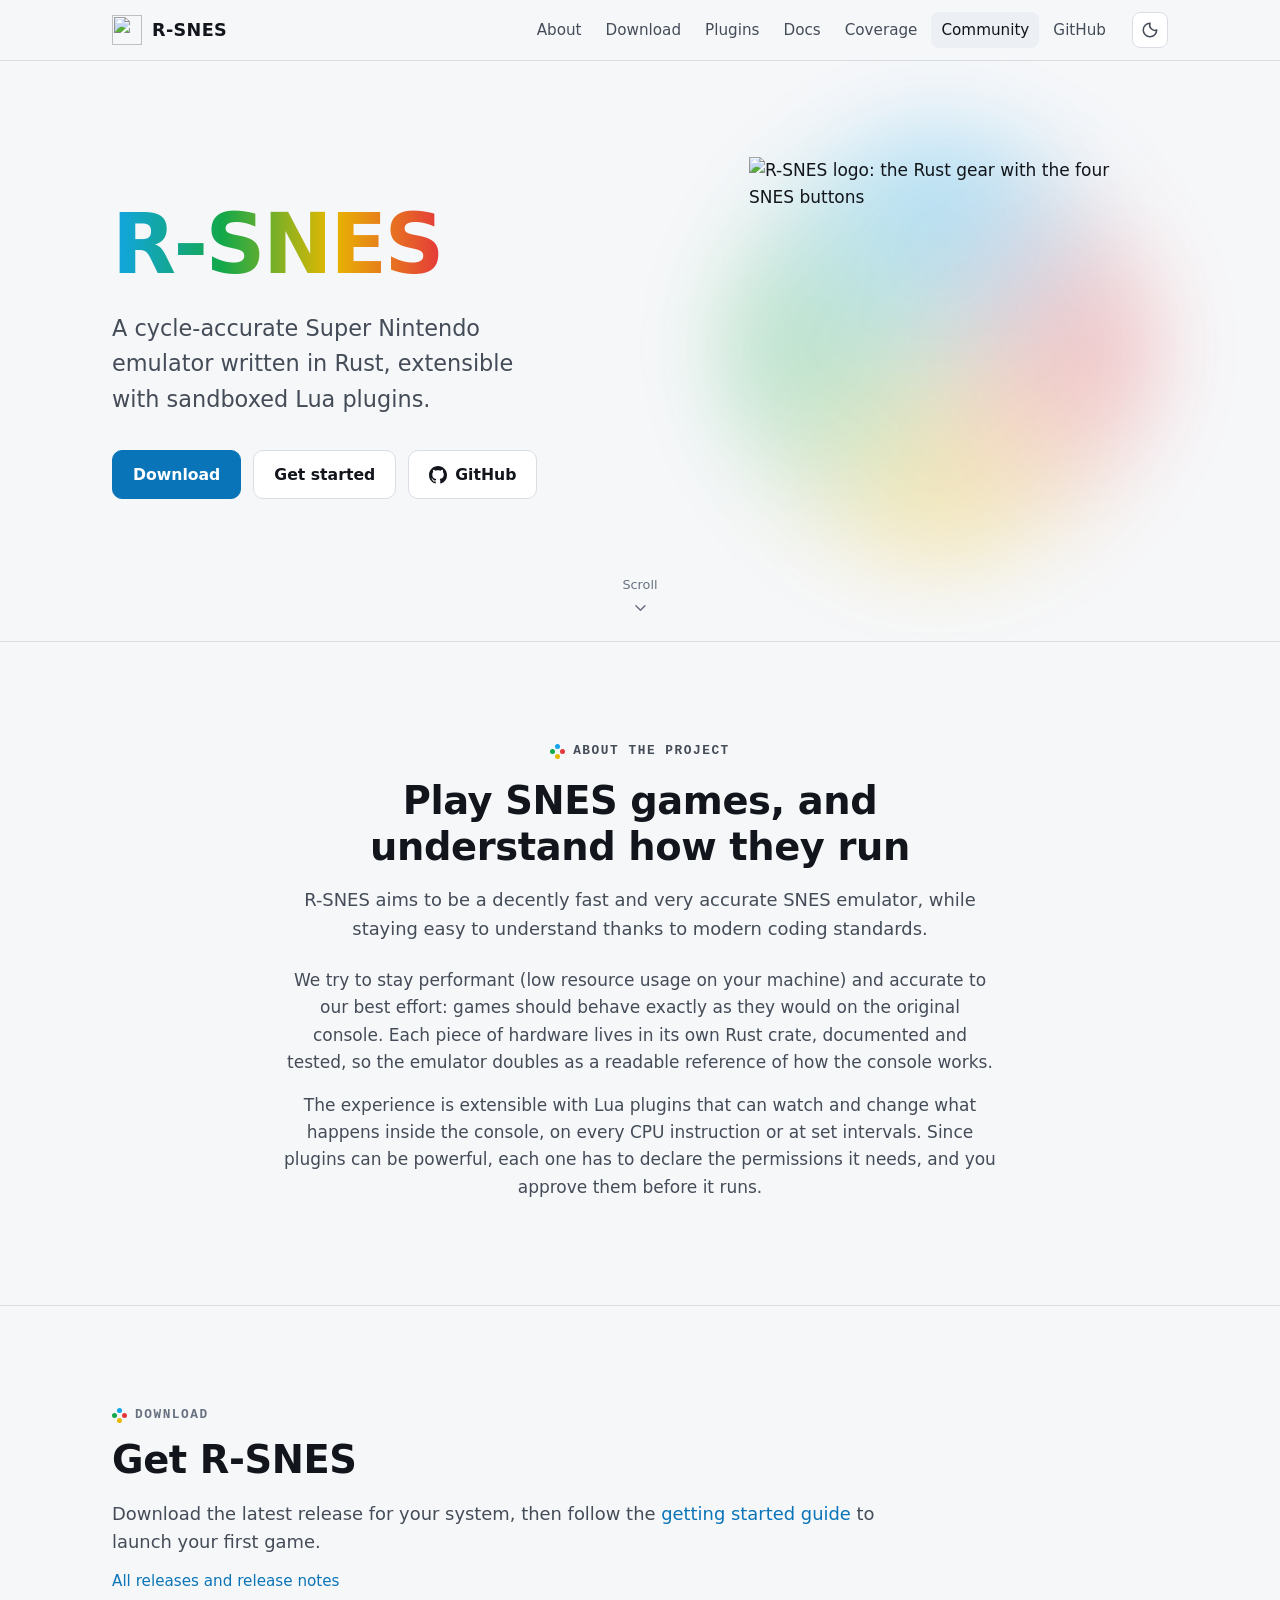
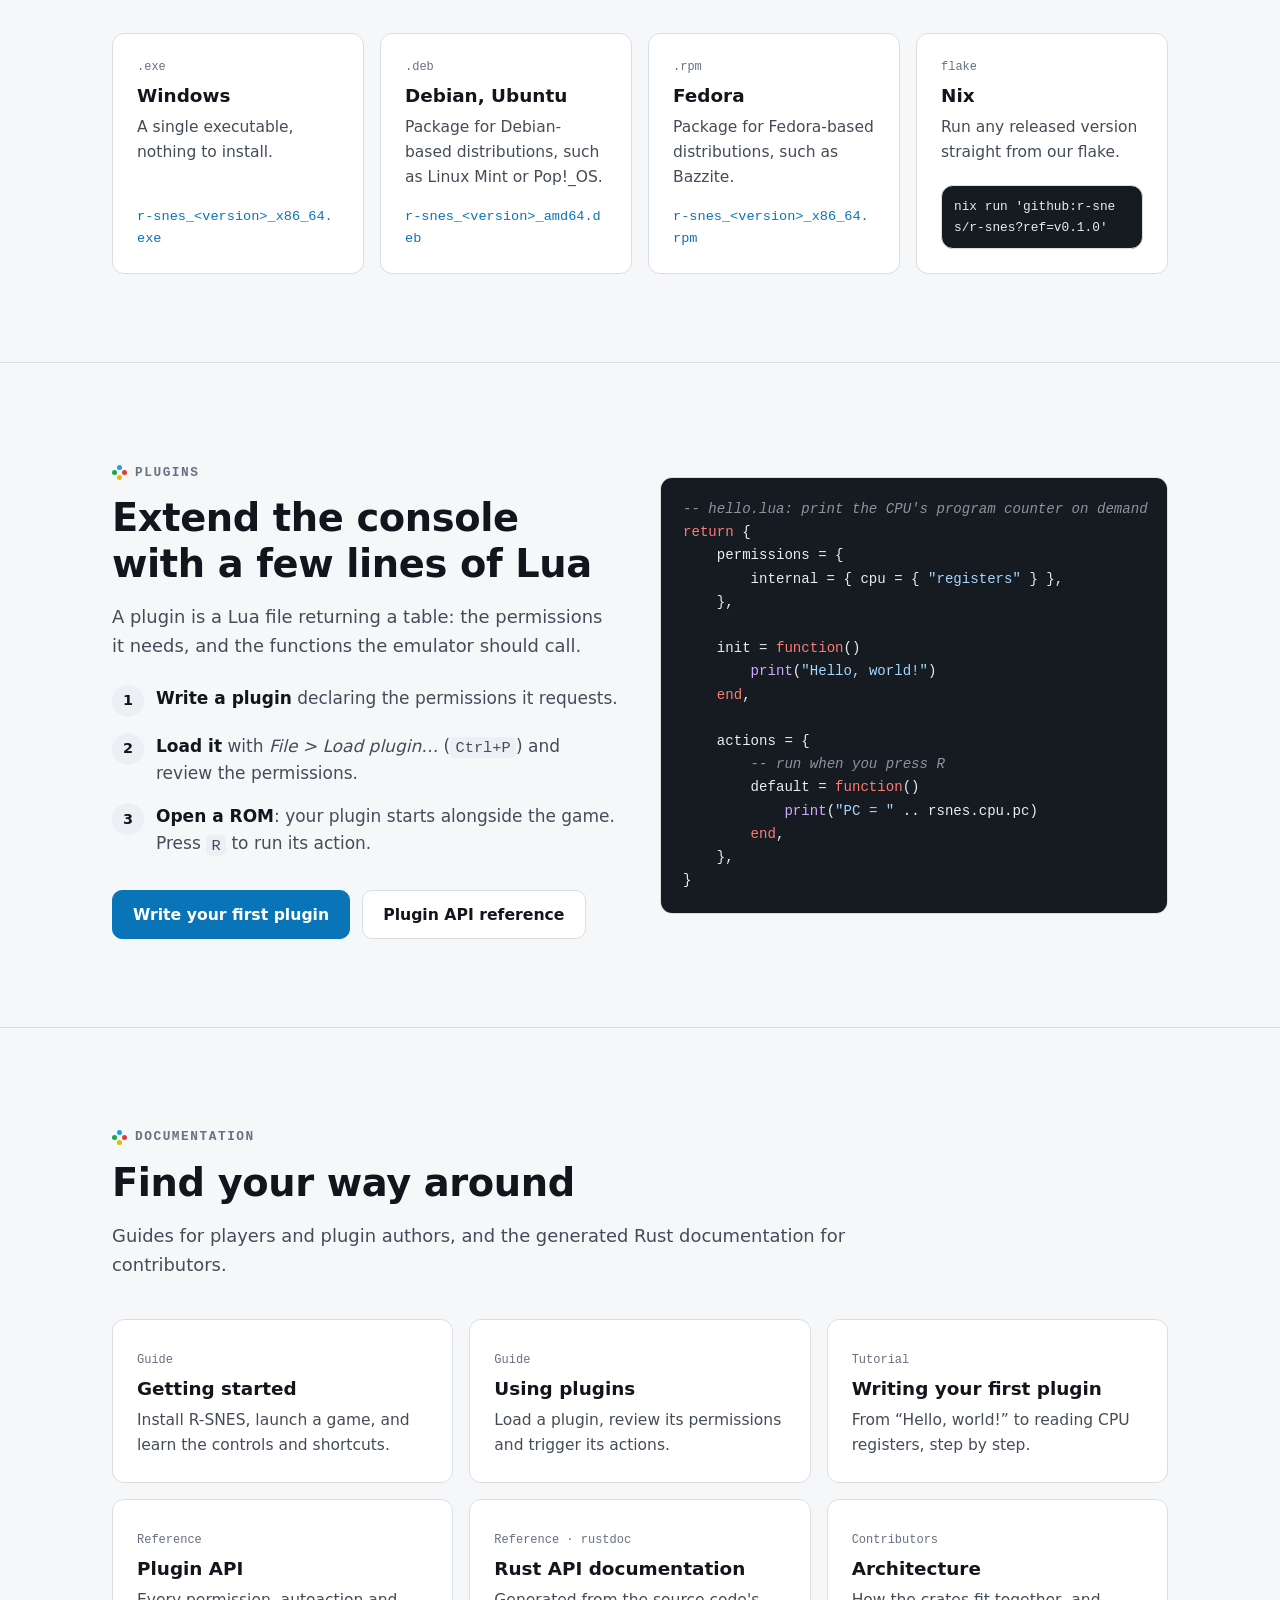
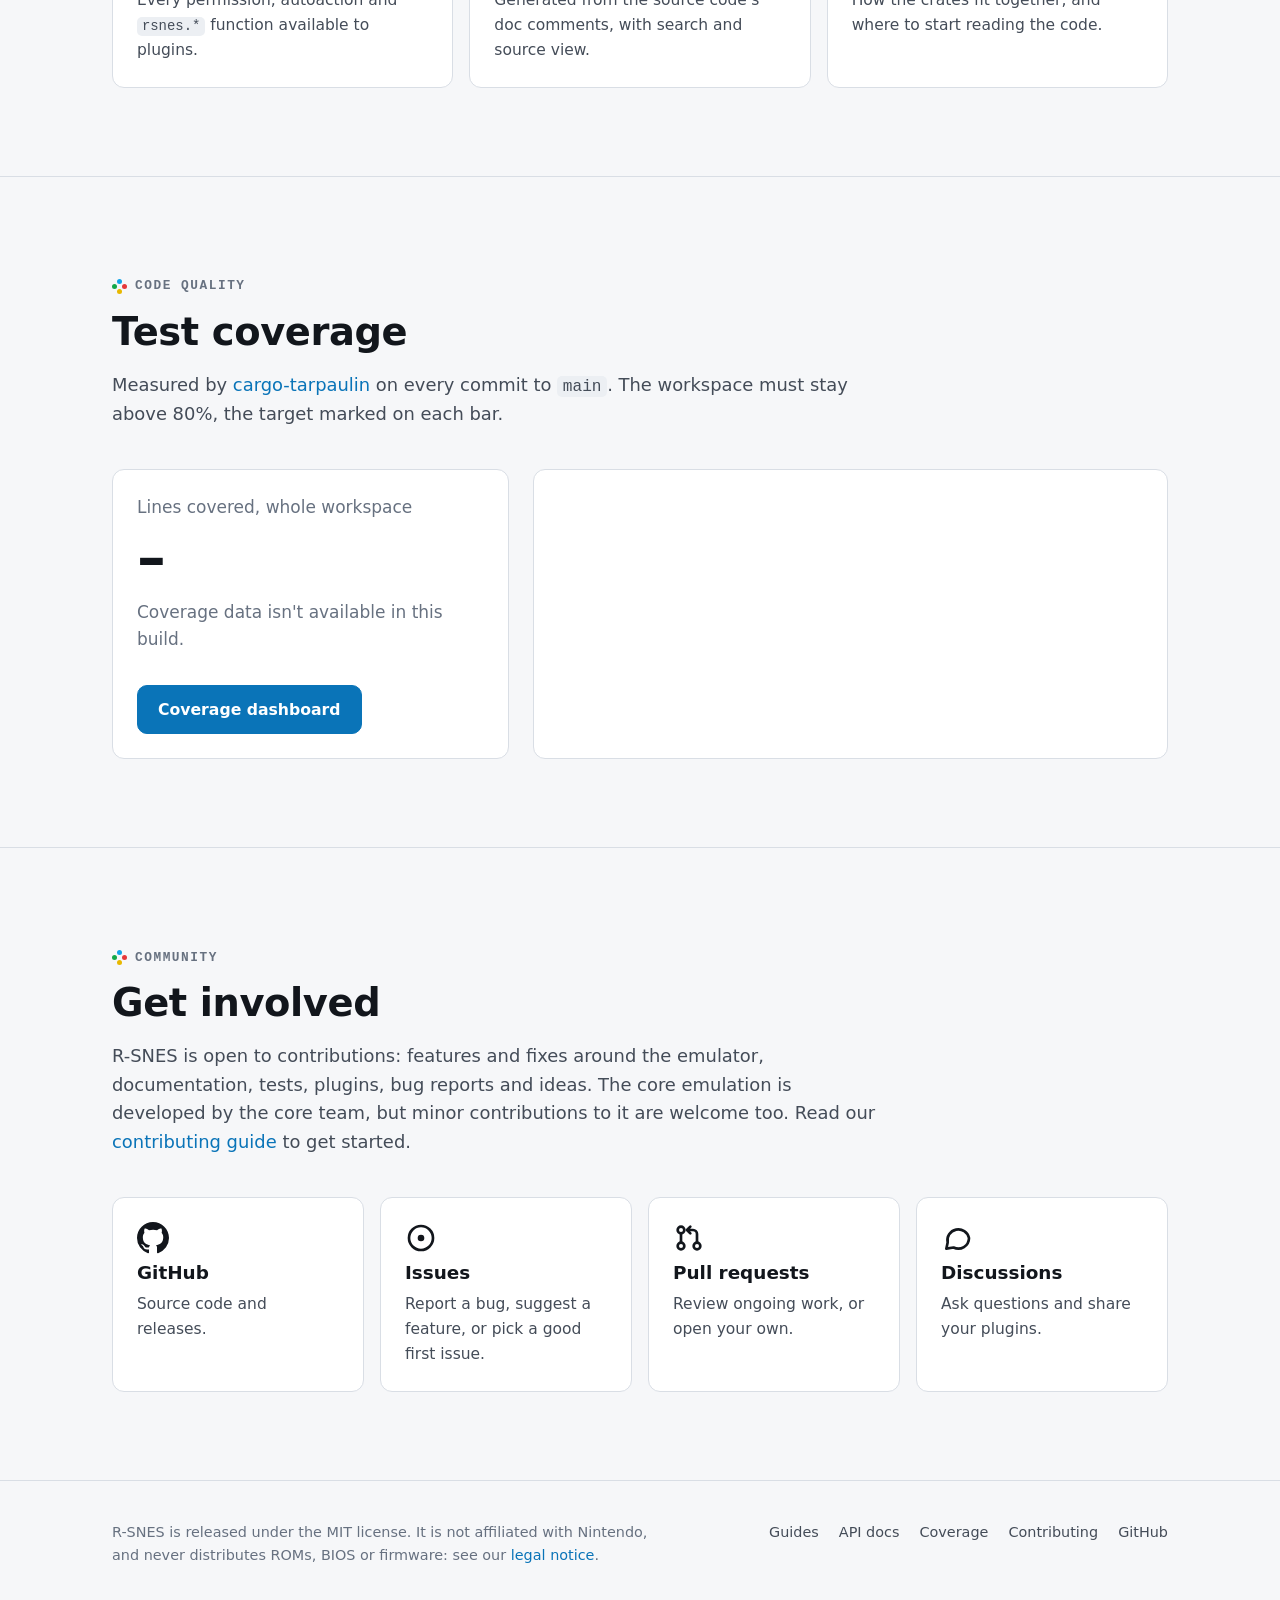
==== site/pages/index.html @ 2ca44880 ":sparkles: Add the website landing page" ====
<!DOCTYPE html>
<html lang="en" class="no-js">

<head>
    <meta charset="UTF-8">
    <meta name="viewport" content="width=device-width, initial-scale=1.0">
    <title>R-SNES</title>
    <meta name="description"
        content="R-SNES is a cycle-accurate Super Nintendo emulator written in Rust, extensible with sandboxed Lua plugins.">
    <link rel="icon" type="image/png" href="assets/logo.png">
    <link rel="stylesheet" href="assets/style.css">
    <script>
        // Applied before the first paint to avoid a flash of the wrong theme
        try {
            const t = localStorage.getItem("rsnes-theme");
            if (t === "light" || t === "dark") document.documentElement.dataset.theme = t;
        } catch { }
    </script>
    <style>
        /* ---------- Hero ---------- */

        .hero {
            position: relative;
            overflow: hidden;
            padding: 96px 0 104px;
        }

        .hero .container {
            display: grid;
            gap: 48px;
            align-items: center;
            grid-template-columns: 1.2fr 1fr;
        }

        .hero h1 {
            font-size: clamp(3rem, 8vw, 5.2rem);
            font-weight: 800;
            letter-spacing: -0.03em;
        }

        .hero h1 span {
            background: linear-gradient(90deg, var(--btn-x), var(--btn-y), var(--btn-b), var(--btn-a));
            -webkit-background-clip: text;
            background-clip: text;
            color: transparent;
        }

        .hero .tagline {
            font-size: clamp(1.15rem, 2.2vw, 1.4rem);
            color: var(--text-2);
            margin: 16px 0 0;
            max-width: 32ch;
        }

        .actions {
            display: flex;
            flex-wrap: wrap;
            gap: 12px;
            margin-top: 32px;
        }

        .hero-art {
            position: relative;
            justify-self: center;
            width: min(100%, 380px);
            aspect-ratio: 1;
        }

        .hero-art::before {
            content: "";
            position: absolute;
            inset: -10%;
            border-radius: 50%;
            background:
                radial-gradient(circle at 50% 18%, color-mix(in srgb, var(--btn-x) 45%, transparent), transparent 45%),
                radial-gradient(circle at 18% 50%, color-mix(in srgb, var(--btn-y) 40%, transparent), transparent 45%),
                radial-gradient(circle at 82% 50%, color-mix(in srgb, var(--btn-a) 40%, transparent), transparent 45%),
                radial-gradient(circle at 50% 82%, color-mix(in srgb, var(--btn-b) 40%, transparent), transparent 45%);
            filter: blur(40px);
            opacity: 0.7;
        }

        .hero-art img {
            position: relative;
            width: 100%;
            height: 100%;
            animation: spin-in 1.2s cubic-bezier(.2, .8, .2, 1) both;
        }

        @keyframes spin-in {
            from {
                transform: rotate(-90deg) scale(0.85);
                opacity: 0;
            }
        }

        .scroll-hint {
            position: absolute;
            left: 50%;
            bottom: 24px;
            transform: translateX(-50%);
            color: var(--muted);
            font-size: 0.8rem;
            display: flex;
            flex-direction: column;
            align-items: center;
            gap: 4px;
        }

        .scroll-hint svg {
            width: 18px;
            height: 18px;
            animation: bob 2s ease-in-out infinite;
        }

        @keyframes bob {
            50% {
                transform: translateY(5px);
            }
        }

        @media (max-width: 860px) {
            .hero {
                padding: 56px 0 88px;
            }

            .hero .container {
                grid-template-columns: 1fr;
            }

            .hero-art {
                order: -1;
                width: 180px;
            }
        }

        @media (prefers-reduced-motion: reduce) {

            .hero-art img,
            .scroll-hint svg {
                animation: none;
            }
        }

        /* ---------- About ---------- */

        .about {
            max-width: 72ch;
            margin: 0 auto;
            text-align: center;
        }

        .about .lead {
            margin: 16px auto 0;
        }

        .about p {
            color: var(--text-2);
            margin: 0 0 16px;
        }

        /* ---------- Download ---------- */

        .release-info {
            margin: 12px 0 0;
            color: var(--muted);
            font-size: 0.95rem;
        }

        .downloads {
            grid-template-columns: repeat(auto-fit, minmax(min(100%, 230px), 1fr));
        }

        .downloads .card {
            display: flex;
            flex-direction: column;
        }

        .downloads .card p {
            flex: 1;
        }

        .downloads .file {
            display: block;
            margin-top: 16px;
            font-family: var(--mono);
            font-size: 0.85rem;
            color: var(--accent);
            word-break: break-all;
        }

        .downloads pre.code {
            margin-top: 16px;
            padding: 10px 12px;
            font-size: 0.8rem;
            white-space: pre-wrap;
            word-break: break-all;
        }

        /* ---------- Plugins ---------- */

        .split {
            display: grid;
            gap: 40px;
            grid-template-columns: 1fr 1fr;
            align-items: center;
        }

        @media (max-width: 860px) {
            .split {
                grid-template-columns: 1fr;
            }
        }

        .steps {
            list-style: none;
            padding: 0;
            margin: 24px 0 0;
            counter-reset: step;
            display: grid;
            gap: 16px;
        }

        .steps li {
            counter-increment: step;
            display: grid;
            grid-template-columns: 32px 1fr;
            gap: 12px;
            color: var(--text-2);
        }

        .steps li::before {
            content: counter(step);
            display: grid;
            place-items: center;
            width: 32px;
            height: 32px;
            border-radius: 50%;
            background: var(--surface-2);
            color: var(--text);
            font-weight: 700;
            font-size: 0.9rem;
        }

        .steps b {
            color: var(--text);
        }

        /* ---------- Coverage summary ---------- */

        .quality {
            display: grid;
            gap: 24px;
            grid-template-columns: 1fr 1.6fr;
            align-items: stretch;
        }

        @media (max-width: 860px) {
            .quality {
                grid-template-columns: 1fr;
            }
        }

        .hero-figure {
            font-size: 3.6rem;
            font-weight: 700;
            line-height: 1;
            margin: 8px 0 12px;
        }

        .crate-meters {
            display: grid;
            grid-template-columns: auto 1fr auto;
            gap: 12px 16px;
            align-items: center;
            font-size: 0.93rem;
        }

        .crate-meters .name {
            font-family: var(--mono);
            font-size: 0.85rem;
            color: var(--text-2);
        }

        .muted {
            color: var(--muted);
        }

        /* ---------- Community ---------- */

        .social {
            display: flex;
            gap: 16px;
            align-items: center;
        }

        .social svg {
            width: 32px;
            height: 32px;
            flex: none;
        }

        .community {
            grid-template-columns: repeat(auto-fit, minmax(min(100%, 240px), 1fr));
        }
    </style>
</head>

<body>
    <header class="site-header">
        <div class="container">
            <a class="brand" href="./">
                <img src="assets/logo.png" alt="" width="30" height="30">
                R-SNES
            </a>
            <button class="icon-btn menu-toggle" aria-label="Menu" aria-expanded="false">
                <svg viewBox="0 0 24 24" fill="none" stroke="currentColor" stroke-width="2" stroke-linecap="round">
                    <path d="M4 7h16M4 12h16M4 17h16" />
                </svg>
            </button>
            <nav class="nav">
                <a href="#about">About</a>
                <a href="#download">Download</a>
                <a href="#plugins">Plugins</a>
                <a href="#docs">Docs</a>
                <a href="#quality">Coverage</a>
                <a href="#community">Community</a>
                <a href="https://github.com/r-snes/r-snes" aria-label="GitHub repository">GitHub</a>
            </nav>
            <button class="icon-btn" data-theme-toggle aria-label="Toggle dark mode">
                <svg viewBox="0 0 24 24" fill="none" stroke="currentColor" stroke-width="2" stroke-linecap="round"
                    stroke-linejoin="round">
                    <path d="M12 3a9 9 0 1 0 9 9 7 7 0 0 1-9-9Z" />
                </svg>
            </button>
        </div>
    </header>

    <main>
        <!-- ================= Hero ================= -->
        <section class="hero">
            <div class="container">
                <div>
                    <h1><span>R-SNES</span></h1>
                    <p class="tagline">A cycle-accurate Super Nintendo emulator written in Rust, extensible with
                        sandboxed Lua plugins.</p>
                    <div class="actions">
                        <a class="btn primary" href="#download">Download</a>
                        <a class="btn" href="book/getting-started.html">Get started</a>
                        <a class="btn" href="https://github.com/r-snes/r-snes">
                            <svg viewBox="0 0 16 16" fill="currentColor" aria-hidden="true">
                                <path
                                    d="M8 0c4.42 0 8 3.58 8 8a8.01 8.01 0 0 1-5.45 7.59c-.4.08-.55-.17-.55-.38 0-.27.01-1.13.01-2.2 0-.75-.25-1.23-.54-1.48 1.78-.2 3.65-.88 3.65-3.95 0-.88-.31-1.59-.82-2.15.08-.2.36-1.02-.08-2.12 0 0-.67-.22-2.2.82-.64-.18-1.32-.27-2-.27-.68 0-1.36.09-2 .27-1.53-1.03-2.2-.82-2.2-.82-.44 1.1-.16 1.92-.08 2.12-.51.56-.82 1.28-.82 2.15 0 3.06 1.86 3.75 3.64 3.95-.23.2-.44.55-.51 1.07-.46.21-1.61.55-2.33-.66-.15-.24-.6-.83-1.23-.82-.67.01-.27.38.01.53.34.19.73.9.82 1.13.16.45.68 1.31 2.69.94 0 .67.01 1.3.01 1.49 0 .21-.15.45-.55.38A8 8 0 0 1 0 8c0-4.42 3.58-8 8-8Z" />
                            </svg>
                            GitHub
                        </a>
                    </div>
                </div>
                <div class="hero-art">
                    <img src="assets/logo.png" alt="R-SNES logo: the Rust gear with the four SNES buttons">
                </div>
            </div>
            <a class="scroll-hint" href="#about" aria-label="Scroll to the project description">
                Scroll
                <svg viewBox="0 0 24 24" fill="none" stroke="currentColor" stroke-width="2" stroke-linecap="round"
                    stroke-linejoin="round">
                    <path d="m6 9 6 6 6-6" />
                </svg>
            </a>
        </section>

        <!-- ================= About ================= -->
        <section id="about">
            <div class="container about">
                <div class="reveal">
                    <p class="eyebrow"><span class="dots"><i></i><i></i><i></i><i></i></span>About the project</p>
                    <h2>Play SNES games, and understand how they run</h2>
                    <p class="lead">R-SNES aims to be a decently fast and very accurate SNES emulator, while staying
                        easy to understand thanks to modern coding standards.</p>
                    <p style="margin-top:24px">We try to stay performant (low resource usage on your machine) and
                        accurate to our best effort: games should behave exactly as they would on the original
                        console. Each piece of hardware lives in its own Rust crate, documented and tested, so the
                        emulator doubles as a readable reference of how the console works.</p>
                    <p>The experience is extensible with Lua plugins that can watch and change what happens inside
                        the console, on every CPU instruction or at set intervals. Since plugins can be powerful,
                        each one has to declare the permissions it needs, and you approve them before it runs.</p>
                </div>
            </div>
        </section>

        <!-- ================= Download ================= -->
        <section id="download">
            <div class="container">
                <div class="section-head reveal">
                    <p class="eyebrow"><span class="dots"><i></i><i></i><i></i><i></i></span>Download</p>
                    <h2>Get R-SNES</h2>
                    <p class="lead">Download the latest release for your system, then follow the <a
                            href="book/getting-started.html">getting started guide</a> to launch your first game.</p>
                    <p class="release-info" id="release-info"><a
                            href="https://github.com/r-snes/r-snes/releases">All releases and release notes</a></p>
                </div>
                <div class="grid downloads reveal">
                    <a class="card" href="https://github.com/r-snes/r-snes/releases/latest" data-asset=".exe">
                        <span class="tag">.exe</span>
                        <h3>Windows</h3>
                        <p>A single executable, nothing to install.</p>
                        <span class="file">r-snes_&lt;version&gt;_x86_64.exe</span>
                    </a>
                    <a class="card" href="https://github.com/r-snes/r-snes/releases/latest" data-asset=".deb">
                        <span class="tag">.deb</span>
                        <h3>Debian, Ubuntu</h3>
                        <p>Package for Debian-based distributions, such as Linux Mint or Pop!_OS.</p>
                        <span class="file">r-snes_&lt;version&gt;_amd64.deb</span>
                    </a>
                    <a class="card" href="https://github.com/r-snes/r-snes/releases/latest" data-asset=".rpm">
                        <span class="tag">.rpm</span>
                        <h3>Fedora</h3>
                        <p>Package for Fedora-based distributions, such as Bazzite.</p>
                        <span class="file">r-snes_&lt;version&gt;_x86_64.rpm</span>
                    </a>
                    <div class="card">
                        <span class="tag">flake</span>
                        <h3>Nix</h3>
                        <p>Run any released version straight from our flake.</p>
                        <pre class="code"><code id="nix-command">nix run 'github:r-snes/r-snes?ref=v0.1.0'</code></pre>
                    </div>
                </div>
            </div>
        </section>

        <!-- ================= Plugins ================= -->
        <section id="plugins">
            <div class="container split">
                <div class="reveal">
                    <p class="eyebrow"><span class="dots"><i></i><i></i><i></i><i></i></span>Plugins</p>
                    <h2>Extend the console with a few lines of Lua</h2>
                    <p class="lead">A plugin is a Lua file returning a table: the permissions it needs, and the
                        functions the emulator should call.</p>
                    <ol class="steps">
                        <li><span><b>Write a plugin</b> declaring the permissions it requests.</span></li>
                        <li><span><b>Load it</b> with <i>File &gt; Load plugin…</i> (<code>Ctrl+P</code>) and review
                                the permissions.</span></li>
                        <li><span><b>Open a ROM</b>: your plugin starts alongside the game. Press <code>R</code>
                                to run its action.</span></li>
                    </ol>
                    <div class="actions">
                        <a class="btn primary" href="book/first-plugin.html">Write your first plugin</a>
                        <a class="btn" href="book/plugin-api.html">Plugin API reference</a>
                    </div>
                </div>
                <pre class="code reveal"><code><span class="tok-c">-- hello.lua: print the CPU's program counter on demand</span>
<span class="tok-k">return</span> {
    permissions = {
        internal = { cpu = { <span class="tok-s">"registers"</span> } },
    },

    init = <span class="tok-k">function</span>()
        <span class="tok-f">print</span>(<span class="tok-s">"Hello, world!"</span>)
    <span class="tok-k">end</span>,

    actions = {
        <span class="tok-c">-- run when you press R</span>
        default = <span class="tok-k">function</span>()
            <span class="tok-f">print</span>(<span class="tok-s">"PC = "</span> .. rsnes.cpu.pc)
        <span class="tok-k">end</span>,
    },
}</code></pre>
            </div>
        </section>

        <!-- ================= Documentation ================= -->
        <section id="docs">
            <div class="container">
                <div class="section-head reveal">
                    <p class="eyebrow"><span class="dots"><i></i><i></i><i></i><i></i></span>Documentation</p>
                    <h2>Find your way around</h2>
                    <p class="lead">Guides for players and plugin authors, and the generated Rust documentation for
                        contributors.</p>
                </div>
                <div class="grid reveal">
                    <a class="card" href="book/getting-started.html">
                        <span class="tag">Guide</span>
                        <h3>Getting started</h3>
                        <p>Install R-SNES, launch a game, and learn the controls and shortcuts.</p>
                    </a>
                    <a class="card" href="book/using-plugins.html">
                        <span class="tag">Guide</span>
                        <h3>Using plugins</h3>
                        <p>Load a plugin, review its permissions and trigger its actions.</p>
                    </a>
                    <a class="card" href="book/first-plugin.html">
                        <span class="tag">Tutorial</span>
                        <h3>Writing your first plugin</h3>
                        <p>From “Hello, world!” to reading CPU registers, step by step.</p>
                    </a>
                    <a class="card" href="book/plugin-api.html">
                        <span class="tag">Reference</span>
                        <h3>Plugin API</h3>
                        <p>Every permission, autoaction and <code>rsnes.*</code> function available to plugins.</p>
                    </a>
                    <a class="card" href="api/r_snes/index.html">
                        <span class="tag">Reference · rustdoc</span>
                        <h3>Rust API documentation</h3>
                        <p>Generated from the source code's doc comments, with search and source view.</p>
                    </a>
                    <a class="card" href="book/architecture.html">
                        <span class="tag">Contributors</span>
                        <h3>Architecture</h3>
                        <p>How the crates fit together, and where to start reading the code.</p>
                    </a>
                </div>
            </div>
        </section>

        <!-- ================= Coverage ================= -->
        <section id="quality">
            <div class="container">
                <div class="section-head reveal">
                    <p class="eyebrow"><span class="dots"><i></i><i></i><i></i><i></i></span>Code quality</p>
                    <h2>Test coverage</h2>
                    <p class="lead">Measured by <a href="https://github.com/xd009642/tarpaulin">cargo-tarpaulin</a>
                        on every commit to <code>main</code>. The workspace must stay above 80%, the target marked
                        on each bar.</p>
                </div>
                <div class="quality reveal">
                    <div class="card">
                        <div class="muted">Lines covered, whole workspace</div>
                        <div class="hero-figure" id="cov-total">–</div>
                        <div id="cov-total-detail" class="muted">Loading coverage data…</div>
                        <div class="actions">
                            <a class="btn primary" href="coverage/index.html">Coverage dashboard</a>
                        </div>
                    </div>
                    <div class="card">
                        <div class="crate-meters" id="cov-crates"></div>
                    </div>
                </div>
            </div>
        </section>

        <!-- ================= Community ================= -->
        <section id="community">
            <div class="container">
                <div class="section-head reveal">
                    <p class="eyebrow"><span class="dots"><i></i><i></i><i></i><i></i></span>Community</p>
                    <h2>Get involved</h2>
                    <p class="lead">R-SNES is open to contributions: features and fixes around the emulator,
                        documentation, tests, plugins, bug reports and ideas. The core emulation is developed by the
                        core team, but minor contributions to it are welcome too. Read our <a
                            href="https://github.com/r-snes/r-snes/blob/main/CONTRIBUTING.md">contributing guide</a>
                        to get started.</p>
                </div>
                <div class="grid community reveal">
                    <a class="card social" href="https://github.com/r-snes/r-snes">
                        <svg viewBox="0 0 16 16" fill="currentColor" aria-hidden="true">
                            <path
                                d="M8 0c4.42 0 8 3.58 8 8a8.01 8.01 0 0 1-5.45 7.59c-.4.08-.55-.17-.55-.38 0-.27.01-1.13.01-2.2 0-.75-.25-1.23-.54-1.48 1.78-.2 3.65-.88 3.65-3.95 0-.88-.31-1.59-.82-2.15.08-.2.36-1.02-.08-2.12 0 0-.67-.22-2.2.82-.64-.18-1.32-.27-2-.27-.68 0-1.36.09-2 .27-1.53-1.03-2.2-.82-2.2-.82-.44 1.1-.16 1.92-.08 2.12-.51.56-.82 1.28-.82 2.15 0 3.06 1.86 3.75 3.64 3.95-.23.2-.44.55-.51 1.07-.46.21-1.61.55-2.33-.66-.15-.24-.6-.83-1.23-.82-.67.01-.27.38.01.53.34.19.73.9.82 1.13.16.45.68 1.31 2.69.94 0 .67.01 1.3.01 1.49 0 .21-.15.45-.55.38A8 8 0 0 1 0 8c0-4.42 3.58-8 8-8Z" />
                        </svg>
                        <div>
                            <h3>GitHub</h3>
                            <p>Source code and releases.</p>
                        </div>
                    </a>
                    <a class="card social" href="https://github.com/r-snes/r-snes/issues">
                        <svg viewBox="0 0 24 24" fill="none" stroke="currentColor" stroke-width="2"
                            stroke-linecap="round" stroke-linejoin="round" aria-hidden="true">
                            <circle cx="12" cy="12" r="9" />
                            <circle cx="12" cy="12" r="1.5" fill="currentColor" />
                        </svg>
                        <div>
                            <h3>Issues</h3>
                            <p>Report a bug, suggest a feature, or pick a good first issue.</p>
                        </div>
                    </a>
                    <a class="card social" href="https://github.com/r-snes/r-snes/pulls">
                        <svg viewBox="0 0 24 24" fill="none" stroke="currentColor" stroke-width="2"
                            stroke-linecap="round" stroke-linejoin="round" aria-hidden="true">
                            <circle cx="6" cy="6" r="2.5" />
                            <circle cx="6" cy="18" r="2.5" />
                            <circle cx="18" cy="18" r="2.5" />
                            <path d="M6 8.5v7M18 15.5V9a3 3 0 0 0-3-3h-4m2-2.5L10.5 6 13 8.5" />
                        </svg>
                        <div>
                            <h3>Pull requests</h3>
                            <p>Review ongoing work, or open your own.</p>
                        </div>
                    </a>
                    <a class="card social" href="https://github.com/r-snes/r-snes/discussions">
                        <svg viewBox="0 0 24 24" fill="none" stroke="currentColor" stroke-width="2"
                            stroke-linecap="round" stroke-linejoin="round" aria-hidden="true">
                            <path d="M21 12a8 8 0 0 1-11.6 7.1L4 20l1-4.6A8 8 0 1 1 21 12Z" />
                        </svg>
                        <div>
                            <h3>Discussions</h3>
                            <p>Ask questions and share your plugins.</p>
                        </div>
                    </a>
                </div>
            </div>
        </section>
    </main>

    <footer class="site-footer">
        <div class="container">
            <div>
                <p>R-SNES is released under the MIT license. It is not affiliated with Nintendo, and never
                    distributes ROMs, BIOS or firmware: see our <a
                        href="https://github.com/r-snes/r-snes/blob/main/LEGAL.md">legal notice</a>.</p>
                <p data-build-info="build-info.json" style="margin-top:8px"></p>
            </div>
            <div class="footer-links">
                <a href="book/index.html">Guides</a>
                <a href="api/r_snes/index.html">API docs</a>
                <a href="coverage/index.html">Coverage</a>
                <a href="https://github.com/r-snes/r-snes/blob/main/CONTRIBUTING.md">Contributing</a>
                <a href="https://github.com/r-snes/r-snes">GitHub</a>
            </div>
        </div>
    </footer>

    <script src="assets/coverage.js"></script>
    <script src="assets/main.js"></script>
    <script>
        RSnesCoverage.load("coverage/lcov.info")
            .then((cov) => {
                document.getElementById("cov-total").textContent = `${cov.pct.toFixed(1)}%`;
                document.getElementById("cov-total-detail").innerHTML =
                    `${cov.hit.toLocaleString("en")} of ${cov.found.toLocaleString("en")} lines · ` +
                    RSnesCoverage.statusHtml(cov.pct);
                document.getElementById("cov-crates").innerHTML = cov.crates
                    .map((c) =>
                        `<span class="name">${c.name}</span>` +
                        RSnesCoverage.meterHtml(c.pct, c.name) +
                        `<span class="num">${c.pct.toFixed(1)}%</span>`)
                    .join("");
            })
            .catch(() => {
                document.getElementById("cov-total-detail").textContent =
                    "Coverage data isn't available in this build.";
            });

        // Point the download cards at the files of the latest release. Without
        // this (offline, API rate limit…), they link to the release page.
        fetch("https://api.github.com/repos/r-snes/r-snes/releases/latest")
            .then((res) => (res.ok ? res.json() : Promise.reject()))
            .then((release) => {
                for (const card of document.querySelectorAll("[data-asset]")) {
                    const asset = release.assets.find((a) => a.name.endsWith(card.dataset.asset));
                    if (asset) {
                        card.href = asset.browser_download_url;
                        card.querySelector(".file").textContent = asset.name;
                    }
                }
                document.getElementById("nix-command").textContent =
                    `nix run 'github:r-snes/r-snes?ref=${release.tag_name}'`;

                const date = new Date(release.published_at)
                    .toLocaleDateString("en", { year: "numeric", month: "long", day: "numeric" });
                const notes = document.createElement("a");
                notes.href = release.html_url;
                notes.textContent = "release notes";
                const all = document.createElement("a");
                all.href = "https://github.com/r-snes/r-snes/releases";
                all.textContent = "all releases";
                document.getElementById("release-info")
                    .replaceChildren(`Latest release: ${release.tag_name}, published on ${date}. See the `,
                        notes, " or ", all, ".");
            })
            .catch(() => { });
    </script>
</body>

</html>
---- site/pages/assets/style.css ----
/* Shared styles of the hand-written pages (landing page and coverage dashboard). */

:root {
    color-scheme: light;
    --bg: #f6f7f9;
    --surface: #ffffff;
    --surface-2: #eceff3;
    --border: #d9dee5;
    --text: #12161c;
    --text-2: #444c58;
    --muted: #677180;
    --accent: #0a74b8;
    --accent-ink: #ffffff;
    --code-bg: #161b22;
    --code-text: #e6edf3;

    /* The four SNES face buttons, as on the logo */
    --btn-x: #12a5e8;
    --btn-y: #13a84a;
    --btn-a: #e5383b;
    --btn-b: #e8b800;

    --good: #1a7f37;
    --warn: #9a6700;
    --meter: #0a74b8;
    --meter-track: #dbe8f3;

    --radius: 12px;
    --shadow: 0 1px 2px rgb(0 0 0 / 0.04), 0 4px 16px rgb(0 0 0 / 0.06);
    --font: system-ui, -apple-system, "Segoe UI", Roboto, "Helvetica Neue", Arial, sans-serif;
    --mono: ui-monospace, "Cascadia Code", "JetBrains Mono", Menlo, Consolas, monospace;
}

@media (prefers-color-scheme: dark) {
    :root:not([data-theme="light"]) {
        color-scheme: dark;
        --bg: #0e1116;
        --surface: #161b22;
        --surface-2: #1f2630;
        --border: #2d3540;
        --text: #eef1f5;
        --text-2: #bcc4cf;
        --muted: #8b95a3;
        --accent: #4cc2ff;
        --accent-ink: #06121c;
        --code-bg: #0a0d11;
        --good: #3fb950;
        --warn: #d29922;
        --meter: #4cc2ff;
        --meter-track: #1d3242;
        --shadow: 0 1px 2px rgb(0 0 0 / 0.3), 0 4px 16px rgb(0 0 0 / 0.25);
    }
}

:root[data-theme="dark"] {
    color-scheme: dark;
    --bg: #0e1116;
    --surface: #161b22;
    --surface-2: #1f2630;
    --border: #2d3540;
    --text: #eef1f5;
    --text-2: #bcc4cf;
    --muted: #8b95a3;
    --accent: #4cc2ff;
    --accent-ink: #06121c;
    --code-bg: #0a0d11;
    --good: #3fb950;
    --warn: #d29922;
    --meter: #4cc2ff;
    --meter-track: #1d3242;
    --shadow: 0 1px 2px rgb(0 0 0 / 0.3), 0 4px 16px rgb(0 0 0 / 0.25);
}

*,
*::before,
*::after {
    box-sizing: border-box;
}

html {
    scroll-behavior: smooth;
    scroll-padding-top: 72px;
}

body {
    margin: 0;
    background: var(--bg);
    color: var(--text);
    font-family: var(--font);
    font-size: 17px;
    line-height: 1.6;
    -webkit-font-smoothing: antialiased;
}

a {
    color: var(--accent);
    text-decoration: none;
}

a:hover {
    text-decoration: underline;
}

code {
    font-family: var(--mono);
    font-size: 0.9em;
    background: var(--surface-2);
    padding: 0.1em 0.35em;
    border-radius: 5px;
}

img {
    max-width: 100%;
}

.container {
    width: 100%;
    max-width: 1120px;
    margin: 0 auto;
    padding: 0 16px;
}

@media (min-width: 720px) {
    .container {
        padding: 0 32px;
    }
}

/* ---------- Header ---------- */

.site-header {
    position: sticky;
    top: 0;
    z-index: 10;
    background: color-mix(in srgb, var(--bg) 85%, transparent);
    backdrop-filter: blur(10px);
    border-bottom: 1px solid var(--border);
}

.site-header .container {
    display: flex;
    align-items: center;
    gap: 16px;
    height: 60px;
}

.brand {
    display: flex;
    align-items: center;
    gap: 10px;
    color: var(--text);
    font-weight: 700;
    font-size: 1.1rem;
    letter-spacing: 0.02em;
}

.brand:hover {
    text-decoration: none;
}

.brand img {
    width: 30px;
    height: 30px;
}

.nav {
    display: flex;
    align-items: center;
    gap: 4px;
    margin-left: auto;
}

.nav a {
    color: var(--text-2);
    padding: 6px 10px;
    border-radius: 8px;
    font-size: 0.95rem;
}

.nav a:hover,
.nav a.active {
    color: var(--text);
    background: var(--surface-2);
    text-decoration: none;
}

.icon-btn {
    display: inline-grid;
    place-items: center;
    width: 36px;
    height: 36px;
    border: 1px solid var(--border);
    border-radius: 8px;
    background: var(--surface);
    color: var(--text-2);
    cursor: pointer;
    padding: 0;
}

.icon-btn:hover {
    color: var(--text);
}

.icon-btn svg {
    width: 18px;
    height: 18px;
}

.menu-toggle {
    display: none;
}

@media (max-width: 860px) {
    .menu-toggle {
        display: inline-grid;
        margin-left: auto;
    }

    .nav {
        display: none;
        position: absolute;
        top: 60px;
        left: 0;
        right: 0;
        flex-direction: column;
        align-items: stretch;
        padding: 8px 16px 16px;
        background: var(--bg);
        border-bottom: 1px solid var(--border);
    }

    .nav.open {
        display: flex;
    }

    .nav a {
        padding: 10px 12px;
    }
}

/* ---------- Buttons ---------- */

.btn {
    display: inline-flex;
    align-items: center;
    gap: 8px;
    padding: 11px 20px;
    border-radius: 10px;
    font-weight: 600;
    font-size: 0.98rem;
    border: 1px solid var(--border);
    background: var(--surface);
    color: var(--text);
    transition: transform 0.15s ease, box-shadow 0.15s ease;
}

.btn:hover {
    text-decoration: none;
    transform: translateY(-1px);
    box-shadow: var(--shadow);
}

.btn.primary {
    background: var(--accent);
    border-color: var(--accent);
    color: var(--accent-ink);
}

.btn svg {
    width: 18px;
    height: 18px;
}

/* ---------- Sections ---------- */

section {
    padding: 88px 0;
}

section + section {
    border-top: 1px solid var(--border);
}

.eyebrow {
    display: inline-flex;
    align-items: center;
    gap: 8px;
    font-family: var(--mono);
    font-size: 0.8rem;
    font-weight: 600;
    text-transform: uppercase;
    letter-spacing: 0.12em;
    color: var(--muted);
    margin: 0 0 12px;
}

h1,
h2,
h3 {
    line-height: 1.2;
    margin: 0;
}

h2 {
    font-size: clamp(1.7rem, 3.5vw, 2.4rem);
    letter-spacing: -0.01em;
}

h3 {
    font-size: 1.15rem;
}

.lead {
    font-size: 1.12rem;
    color: var(--text-2);
    max-width: 68ch;
    margin: 16px 0 0;
}

.section-head {
    margin-bottom: 40px;
}

/* Small diamond of the four SNES buttons, used as a bullet */
.dots {
    display: inline-grid;
    grid-template-columns: repeat(3, 5px);
    grid-template-rows: repeat(3, 5px);
}

.dots i {
    width: 5px;
    height: 5px;
    border-radius: 50%;
}

.dots i:nth-child(1) { grid-area: 1 / 2; background: var(--btn-x); }
.dots i:nth-child(2) { grid-area: 2 / 1; background: var(--btn-y); }
.dots i:nth-child(3) { grid-area: 2 / 3; background: var(--btn-a); }
.dots i:nth-child(4) { grid-area: 3 / 2; background: var(--btn-b); }

/* ---------- Cards ---------- */

.grid {
    display: grid;
    gap: 16px;
    grid-template-columns: repeat(auto-fill, minmax(min(100%, 280px), 1fr));
}

.card {
    background: var(--surface);
    border: 1px solid var(--border);
    border-radius: var(--radius);
    padding: 24px;
}

.card p {
    color: var(--text-2);
    margin: 8px 0 0;
    font-size: 0.97rem;
}

a.card {
    display: block;
    color: inherit;
    transition: transform 0.15s ease, box-shadow 0.15s ease, border-color 0.15s ease;
}

a.card:hover {
    text-decoration: none;
    transform: translateY(-2px);
    box-shadow: var(--shadow);
    border-color: var(--accent);
}

.card .tag {
    display: inline-block;
    font-family: var(--mono);
    font-size: 0.75rem;
    color: var(--muted);
    margin-bottom: 8px;
}

/* ---------- Code blocks ---------- */

pre.code {
    margin: 0;
    background: var(--code-bg);
    color: var(--code-text);
    border-radius: var(--radius);
    padding: 20px 22px;
    overflow-x: auto;
    font-family: var(--mono);
    font-size: 0.88rem;
    line-height: 1.65;
    border: 1px solid var(--border);
}

pre.code code {
    background: none;
    padding: 0;
    font-size: inherit;
}

.tok-k { color: #ff7b72; }
.tok-s { color: #a5d6ff; }
.tok-c { color: #8b949e; font-style: italic; }
.tok-f { color: #d2a8ff; }
.tok-n { color: #79c0ff; }

/* ---------- Footer ---------- */

.site-footer {
    border-top: 1px solid var(--border);
    padding: 40px 0;
    color: var(--muted);
    font-size: 0.9rem;
}

.site-footer .container {
    display: flex;
    flex-wrap: wrap;
    gap: 16px 32px;
    justify-content: space-between;
}

.site-footer p {
    margin: 0;
    max-width: 60ch;
}

.footer-links {
    display: flex;
    flex-wrap: wrap;
    gap: 8px 20px;
}

.footer-links a {
    color: var(--text-2);
}

/* ---------- Coverage meters (shared by both pages) ---------- */

.meter {
    position: relative;
    height: 10px;
    border-radius: 5px;
    background: var(--meter-track);
    min-width: 80px;
}

.meter > span {
    display: block;
    height: 100%;
    border-radius: 5px;
    background: var(--meter);
}

/* The 80% workspace minimum required by CONTRIBUTING.md */
.meter::after {
    content: "";
    position: absolute;
    top: -3px;
    bottom: -3px;
    left: 80%;
    width: 2px;
    background: var(--text-2);
    border-radius: 1px;
}

.status {
    display: inline-flex;
    align-items: center;
    gap: 6px;
    font-size: 0.85rem;
    white-space: nowrap;
}

.status svg {
    width: 15px;
    height: 15px;
    flex: none;
}

.status.good svg { color: var(--good); }
.status.warn svg { color: var(--warn); }

.num {
    font-variant-numeric: tabular-nums;
    text-align: right;
    white-space: nowrap;
}

/* ---------- Scroll reveal ---------- */

.reveal {
    opacity: 0;
    transform: translateY(24px);
    transition: opacity 0.6s ease, transform 0.6s ease;
}

.reveal.visible {
    opacity: 1;
    transform: none;
}

.no-js .reveal {
    opacity: 1;
    transform: none;
}

@media (prefers-reduced-motion: reduce) {
    html {
        scroll-behavior: auto;
    }

    .reveal {
        opacity: 1;
        transform: none;
        transition: none;
    }
}
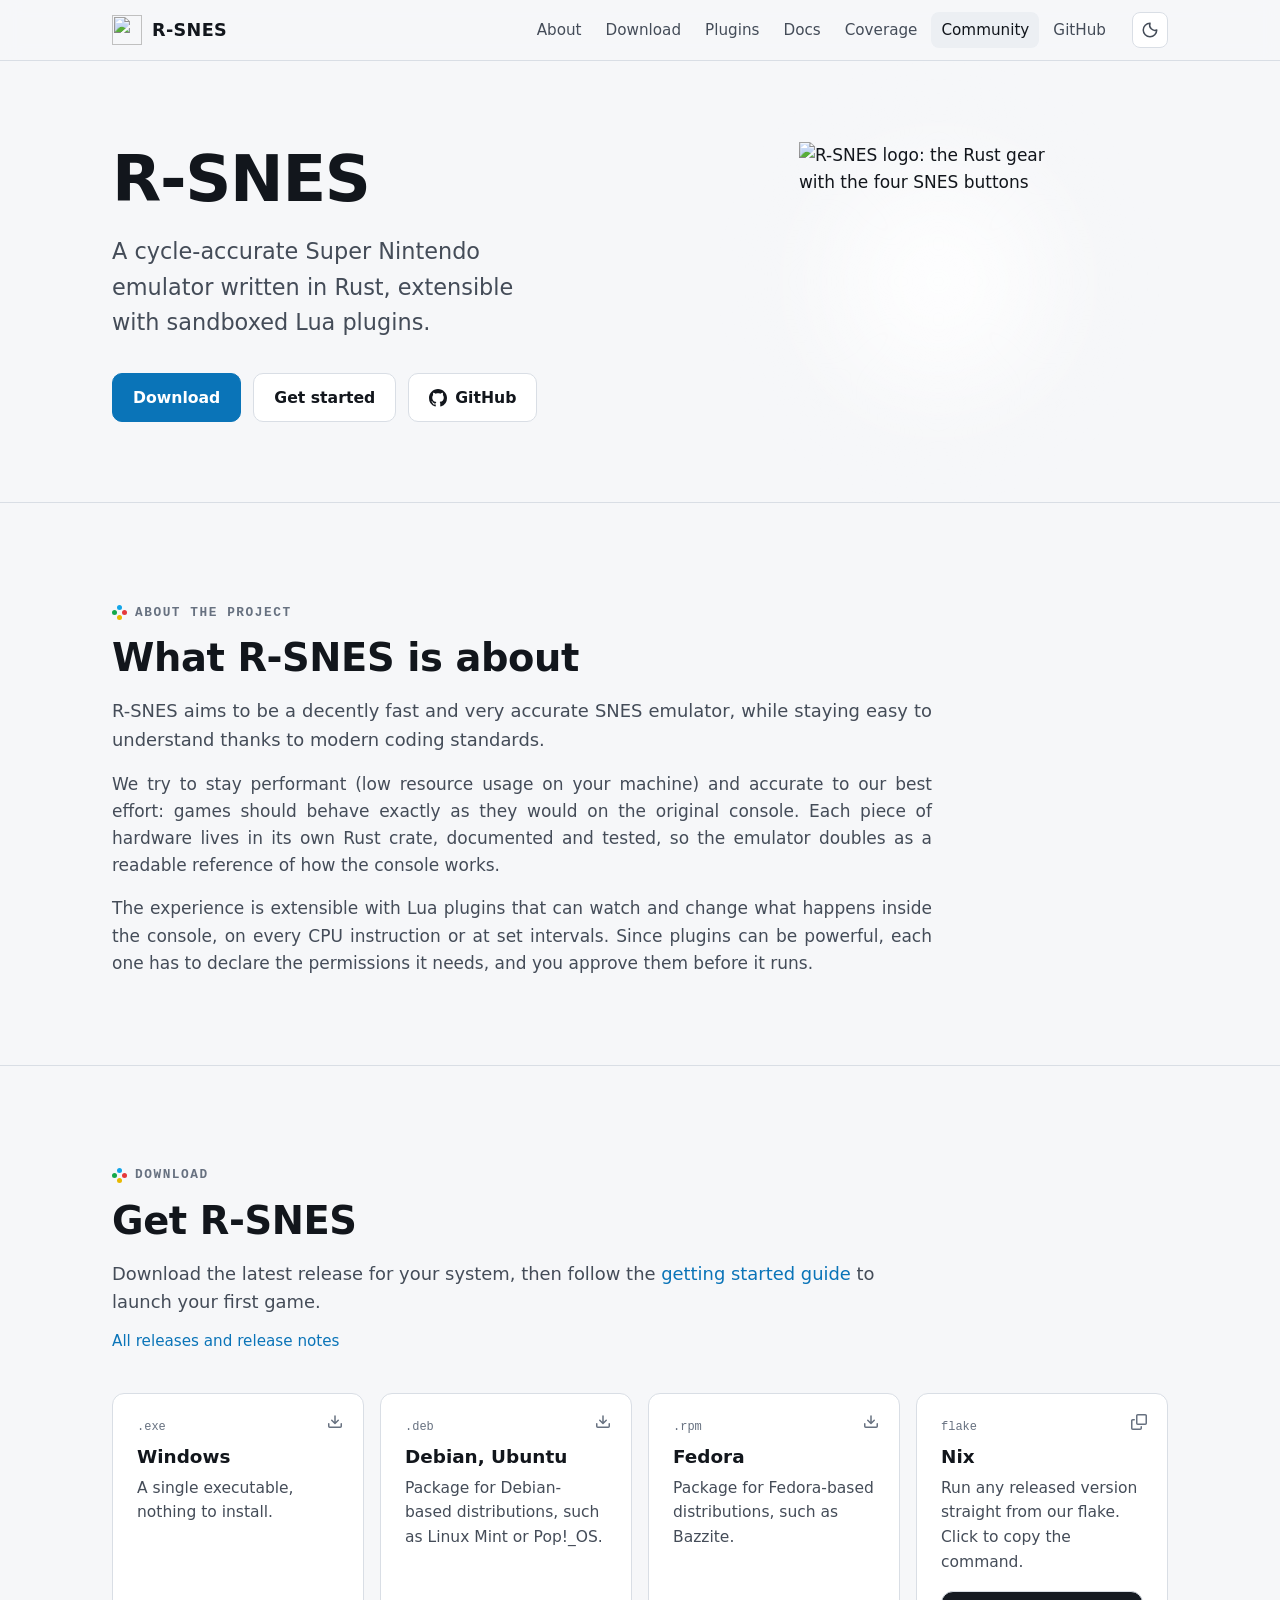
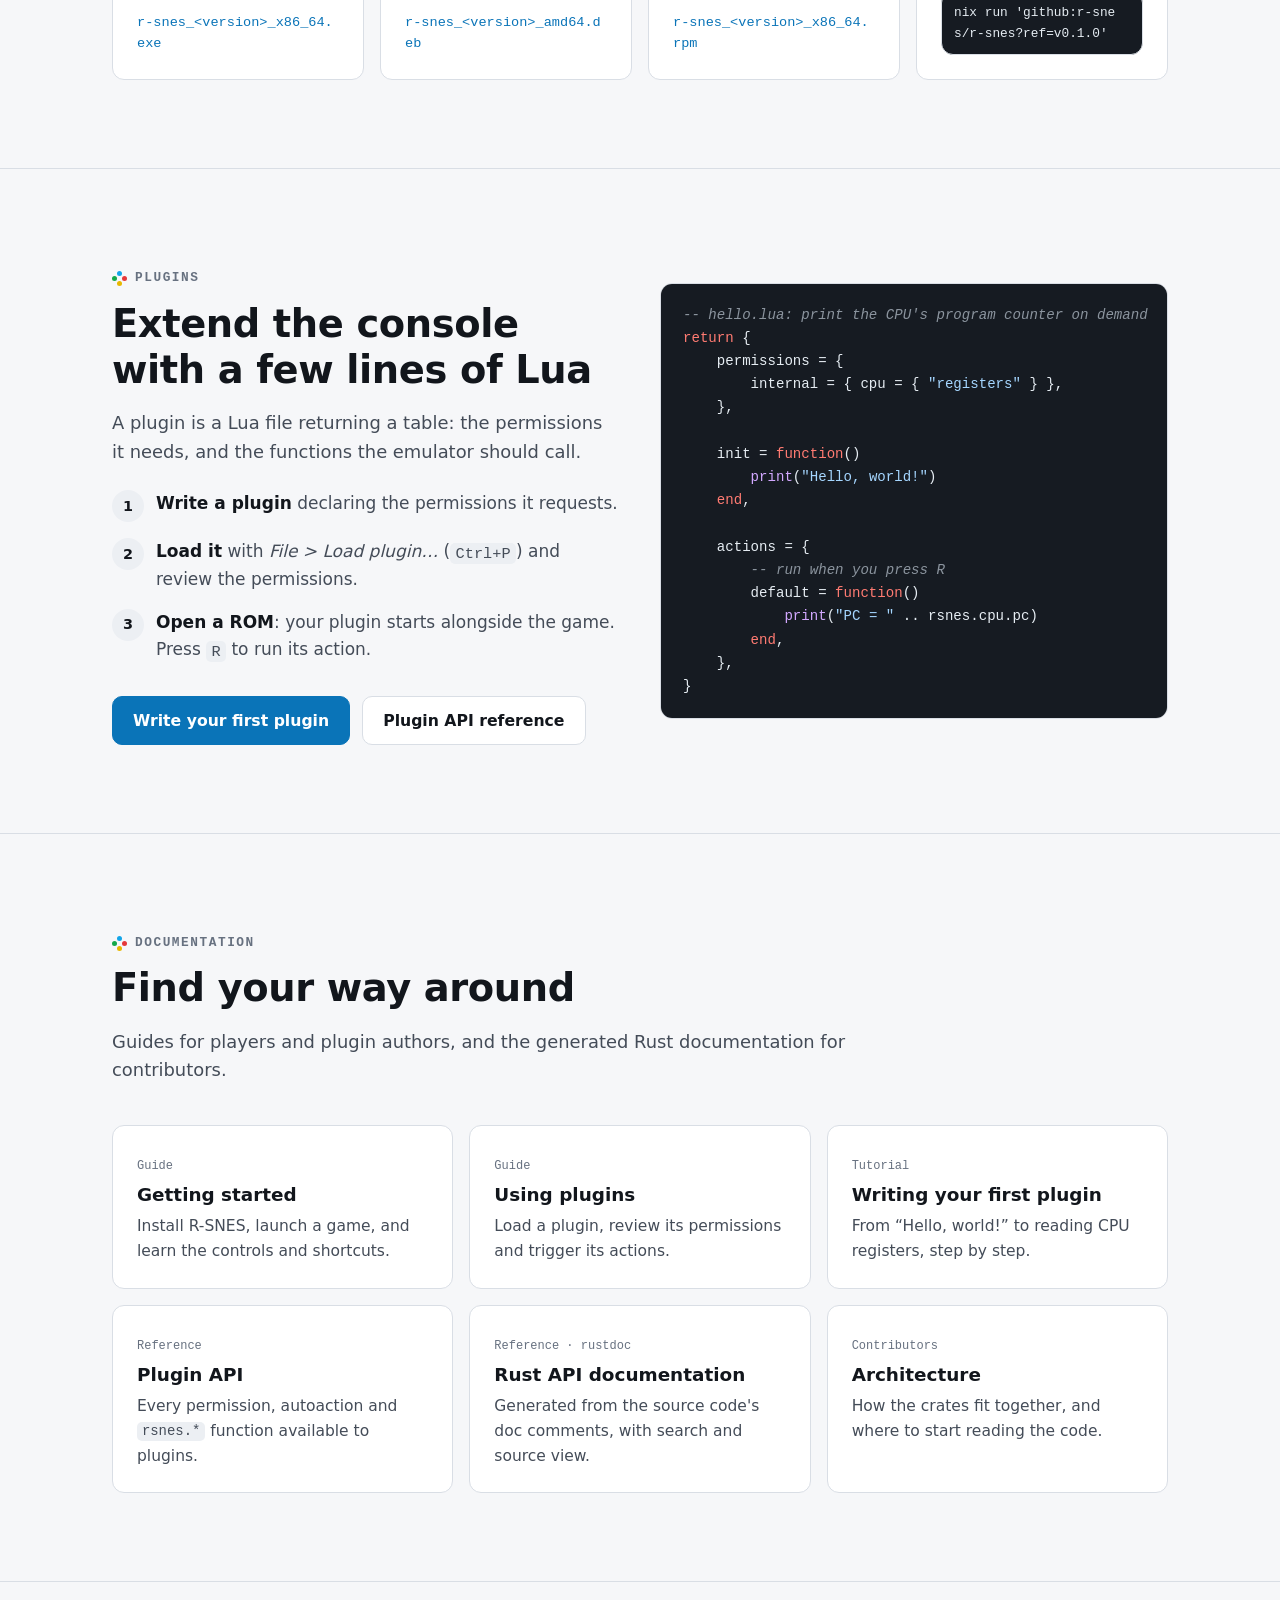
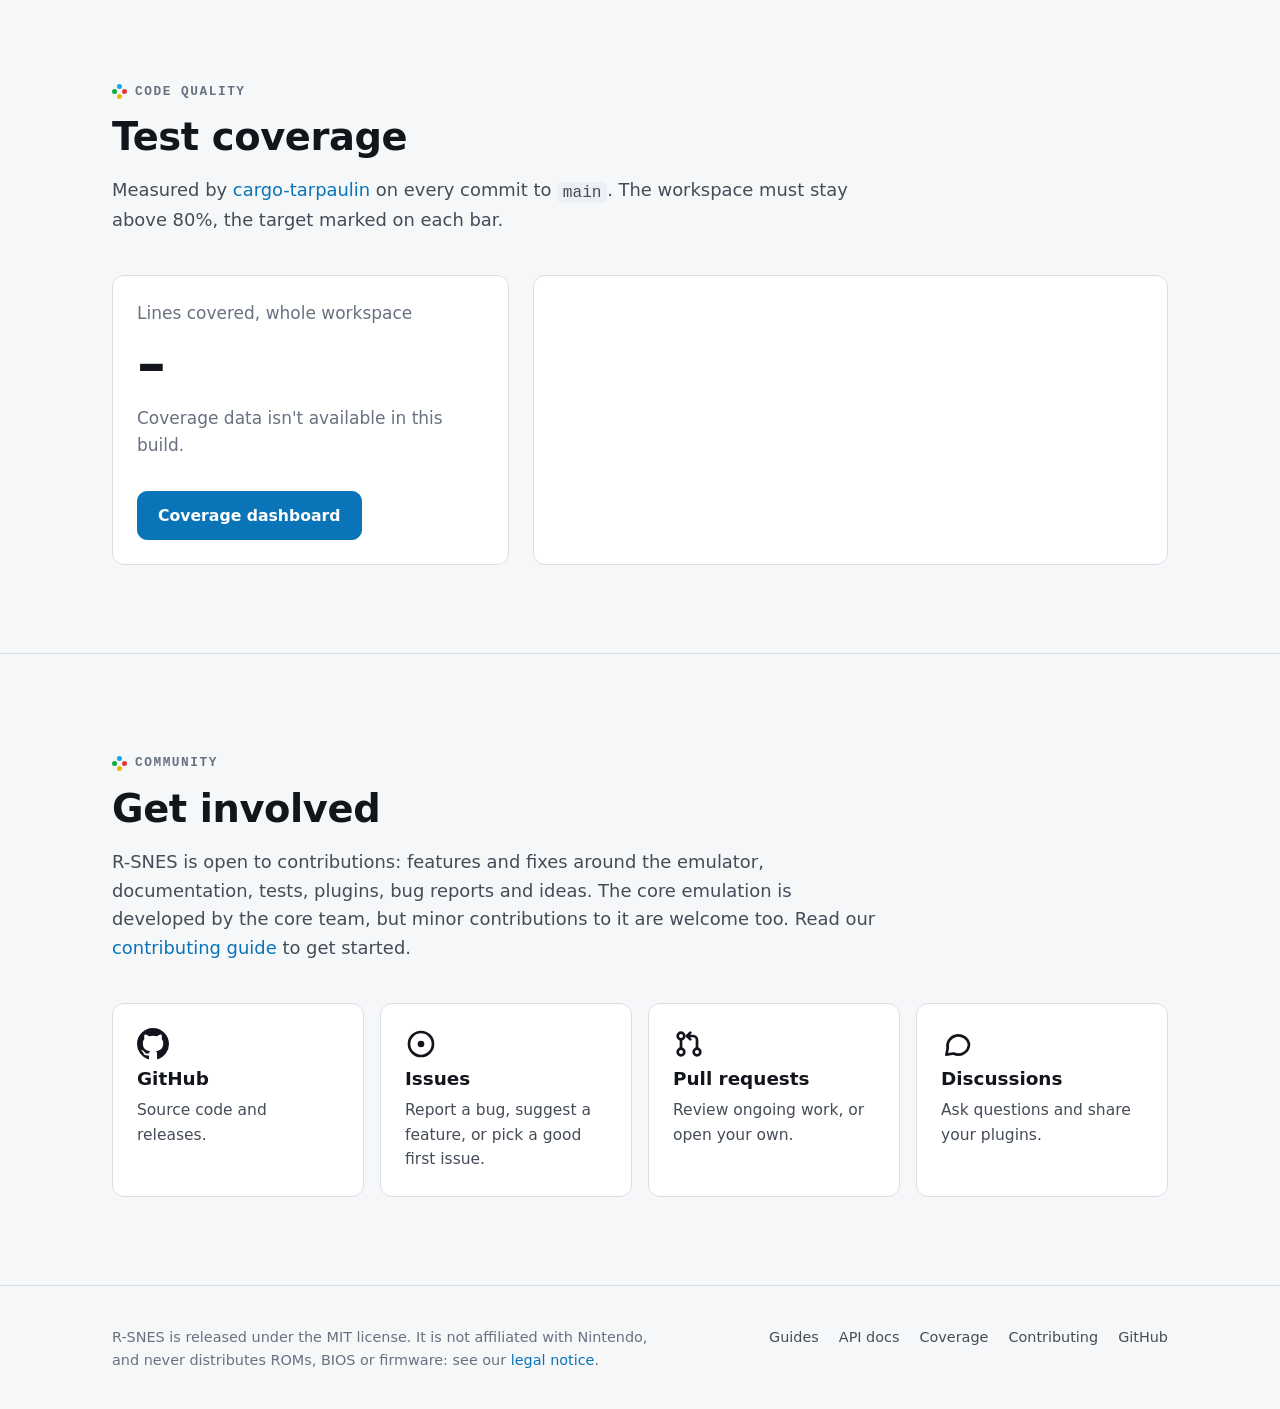
==== commit 5018f5c3: ":lipstick: Update the UI style of the website front page" ====
--- a/site/pages/index.html
+++ b/site/pages/index.html
@@ -1,5 +1,5 @@
 <!DOCTYPE html>
-<html lang="en" class="no-js">
+<html lang="en">
 
 <head>
     <meta charset="UTF-8">
@@ -22,7 +22,7 @@
         .hero {
             position: relative;
             overflow: hidden;
-            padding: 96px 0 104px;
+            padding: 80px 0;
         }
 
         .hero .container {
@@ -33,16 +33,9 @@
         }
 
         .hero h1 {
-            font-size: clamp(3rem, 8vw, 5.2rem);
-            font-weight: 800;
-            letter-spacing: -0.03em;
-        }
-
-        .hero h1 span {
-            background: linear-gradient(90deg, var(--btn-x), var(--btn-y), var(--btn-b), var(--btn-a));
-            -webkit-background-clip: text;
-            background-clip: text;
-            color: transparent;
+            font-size: clamp(2.6rem, 6vw, 4rem);
+            font-weight: 700;
+            letter-spacing: -0.02em;
         }
 
         .hero .tagline {
@@ -62,66 +55,28 @@
         .hero-art {
             position: relative;
             justify-self: center;
-            width: min(100%, 380px);
+            width: min(100%, 280px);
             aspect-ratio: 1;
         }
 
         .hero-art::before {
             content: "";
             position: absolute;
-            inset: -10%;
+            inset: -12%;
             border-radius: 50%;
-            background:
-                radial-gradient(circle at 50% 18%, color-mix(in srgb, var(--btn-x) 45%, transparent), transparent 45%),
-                radial-gradient(circle at 18% 50%, color-mix(in srgb, var(--btn-y) 40%, transparent), transparent 45%),
-                radial-gradient(circle at 82% 50%, color-mix(in srgb, var(--btn-a) 40%, transparent), transparent 45%),
-                radial-gradient(circle at 50% 82%, color-mix(in srgb, var(--btn-b) 40%, transparent), transparent 45%);
-            filter: blur(40px);
-            opacity: 0.7;
+            background: radial-gradient(circle, rgb(255 255 255), transparent 70%);
+            filter: blur(30px);
         }
 
         .hero-art img {
             position: relative;
             width: 100%;
             height: 100%;
-            animation: spin-in 1.2s cubic-bezier(.2, .8, .2, 1) both;
-        }
-
-        @keyframes spin-in {
-            from {
-                transform: rotate(-90deg) scale(0.85);
-                opacity: 0;
-            }
-        }
-
-        .scroll-hint {
-            position: absolute;
-            left: 50%;
-            bottom: 24px;
-            transform: translateX(-50%);
-            color: var(--muted);
-            font-size: 0.8rem;
-            display: flex;
-            flex-direction: column;
-            align-items: center;
-            gap: 4px;
-        }
-
-        .scroll-hint svg {
-            width: 18px;
-            height: 18px;
-            animation: bob 2s ease-in-out infinite;
-        }
-
-        @keyframes bob {
-            50% {
-                transform: translateY(5px);
-            }
         }
 
         @media (max-width: 860px) {
             .hero {
-                padding: 56px 0 88px;
+                padding: 48px 0 64px;
             }
 
             .hero .container {
@@ -130,33 +85,40 @@
 
             .hero-art {
                 order: -1;
-                width: 180px;
+                width: 140px;
             }
         }
 
-        @media (prefers-reduced-motion: reduce) {
-
-            .hero-art img,
-            .scroll-hint svg {
-                animation: none;
+        /* ---------- About ---------- */
+
+        /* Block aligned left like the other sections, paragraphs justified */
+        .about {
+            max-width: 820px;
+        }
+
+        /* One line on large screens: the title may go past the text block */
+        @media (min-width: 960px) {
+            .about h2 {
+                white-space: nowrap;
             }
         }
 
-        /* ---------- About ---------- */
-
-        .about {
-            max-width: 72ch;
-            margin: 0 auto;
-            text-align: center;
+        @media (max-width: 959px) {
+            .about h2 {
+                text-wrap: balance;
+            }
+        }
+
+        .about p:not(.eyebrow) {
+            color: var(--text-2);
+            text-align: justify;
+            hyphens: auto;
+            max-width: none;
+            margin: 16px 0 0;
         }
 
         .about .lead {
-            margin: 16px auto 0;
-        }
-
-        .about p {
-            color: var(--text-2);
-            margin: 0 0 16px;
+            margin-top: 32px;
         }
 
         /* ---------- Download ---------- */
@@ -172,8 +134,59 @@
         }
 
         .downloads .card {
+            position: relative;
             display: flex;
             flex-direction: column;
+        }
+
+        /* Download or copy icon in the top right corner of each card */
+        .card-icon {
+            position: absolute;
+            top: 20px;
+            right: 20px;
+            display: flex;
+            align-items: center;
+            gap: 6px;
+            color: var(--muted);
+            font-size: 0.8rem;
+        }
+
+        .card-icon svg {
+            width: 16px;
+            height: 16px;
+        }
+
+        .downloads .card:hover .card-icon {
+            color: var(--accent);
+        }
+
+        .copy-card {
+            cursor: pointer;
+        }
+
+        .copy-card:hover {
+            border-color: var(--accent);
+        }
+
+        .copy-card:focus-visible {
+            outline: 2px solid var(--accent);
+            outline-offset: 2px;
+        }
+
+        .copy-card .icon-check,
+        .copy-card .copied-label,
+        .copy-card.copied .icon-copy {
+            display: none;
+        }
+
+        .copy-card.copied .icon-check,
+        .copy-card.copied .copied-label {
+            display: inline;
+        }
+
+        .copy-card.copied .card-icon,
+        .copy-card.copied:hover .card-icon {
+            color: var(--good);
         }
 
         .downloads .card p {
@@ -341,7 +354,7 @@
         <section class="hero">
             <div class="container">
                 <div>
-                    <h1><span>R-SNES</span></h1>
+                    <h1>R-SNES</h1>
                     <p class="tagline">A cycle-accurate Super Nintendo emulator written in Rust, extensible with
                         sandboxed Lua plugins.</p>
                     <div class="actions">
@@ -360,27 +373,20 @@
                     <img src="assets/logo.png" alt="R-SNES logo: the Rust gear with the four SNES buttons">
                 </div>
             </div>
-            <a class="scroll-hint" href="#about" aria-label="Scroll to the project description">
-                Scroll
-                <svg viewBox="0 0 24 24" fill="none" stroke="currentColor" stroke-width="2" stroke-linecap="round"
-                    stroke-linejoin="round">
-                    <path d="m6 9 6 6 6-6" />
-                </svg>
-            </a>
         </section>
 
         <!-- ================= About ================= -->
         <section id="about">
-            <div class="container about">
-                <div class="reveal">
+            <div class="container">
+                <div class="about">
                     <p class="eyebrow"><span class="dots"><i></i><i></i><i></i><i></i></span>About the project</p>
-                    <h2>Play SNES games, and understand how they run</h2>
+                    <h2>What R-SNES is about</h2>
                     <p class="lead">R-SNES aims to be a decently fast and very accurate SNES emulator, while staying
                         easy to understand thanks to modern coding standards.</p>
-                    <p style="margin-top:24px">We try to stay performant (low resource usage on your machine) and
-                        accurate to our best effort: games should behave exactly as they would on the original
-                        console. Each piece of hardware lives in its own Rust crate, documented and tested, so the
-                        emulator doubles as a readable reference of how the console works.</p>
+                    <p>We try to stay performant (low resource usage on your machine) and accurate to our best
+                        effort: games should behave exactly as they would on the original console. Each piece of
+                        hardware lives in its own Rust crate, documented and tested, so the emulator doubles as a
+                        readable reference of how the console works.</p>
                     <p>The experience is extensible with Lua plugins that can watch and change what happens inside
                         the console, on every CPU instruction or at set intervals. Since plugins can be powerful,
                         each one has to declare the permissions it needs, and you approve them before it runs.</p>
@@ -391,7 +397,7 @@
         <!-- ================= Download ================= -->
         <section id="download">
             <div class="container">
-                <div class="section-head reveal">
+                <div class="section-head">
                     <p class="eyebrow"><span class="dots"><i></i><i></i><i></i><i></i></span>Download</p>
                     <h2>Get R-SNES</h2>
                     <p class="lead">Download the latest release for your system, then follow the <a
@@ -399,29 +405,39 @@
                     <p class="release-info" id="release-info"><a
                             href="https://github.com/r-snes/r-snes/releases">All releases and release notes</a></p>
                 </div>
-                <div class="grid downloads reveal">
+                <!-- Icons: GitHub Octicons v19.8.0 (copy-16, check-16, download-16), MIT license, https://primer.style/octicons -->
+                <div class="grid downloads">
                     <a class="card" href="https://github.com/r-snes/r-snes/releases/latest" data-asset=".exe">
+                        <span class="card-icon"><svg viewBox="0 0 16 16" fill="currentColor" aria-hidden="true"><path d="M2.75 14A1.75 1.75 0 0 1 1 12.25v-2.5a.75.75 0 0 1 1.5 0v2.5c0 .138.112.25.25.25h10.5a.25.25 0 0 0 .25-.25v-2.5a.75.75 0 0 1 1.5 0v2.5A1.75 1.75 0 0 1 13.25 14Z"/><path d="M7.25 7.689V2a.75.75 0 0 1 1.5 0v5.689l1.97-1.969a.749.749 0 1 1 1.06 1.06l-3.25 3.25a.749.749 0 0 1-1.06 0L4.22 6.78a.749.749 0 1 1 1.06-1.06l1.97 1.969Z"/></svg></span>
                         <span class="tag">.exe</span>
                         <h3>Windows</h3>
                         <p>A single executable, nothing to install.</p>
                         <span class="file">r-snes_&lt;version&gt;_x86_64.exe</span>
                     </a>
                     <a class="card" href="https://github.com/r-snes/r-snes/releases/latest" data-asset=".deb">
+                        <span class="card-icon"><svg viewBox="0 0 16 16" fill="currentColor" aria-hidden="true"><path d="M2.75 14A1.75 1.75 0 0 1 1 12.25v-2.5a.75.75 0 0 1 1.5 0v2.5c0 .138.112.25.25.25h10.5a.25.25 0 0 0 .25-.25v-2.5a.75.75 0 0 1 1.5 0v2.5A1.75 1.75 0 0 1 13.25 14Z"/><path d="M7.25 7.689V2a.75.75 0 0 1 1.5 0v5.689l1.97-1.969a.749.749 0 1 1 1.06 1.06l-3.25 3.25a.749.749 0 0 1-1.06 0L4.22 6.78a.749.749 0 1 1 1.06-1.06l1.97 1.969Z"/></svg></span>
                         <span class="tag">.deb</span>
                         <h3>Debian, Ubuntu</h3>
                         <p>Package for Debian-based distributions, such as Linux Mint or Pop!_OS.</p>
                         <span class="file">r-snes_&lt;version&gt;_amd64.deb</span>
                     </a>
                     <a class="card" href="https://github.com/r-snes/r-snes/releases/latest" data-asset=".rpm">
+                        <span class="card-icon"><svg viewBox="0 0 16 16" fill="currentColor" aria-hidden="true"><path d="M2.75 14A1.75 1.75 0 0 1 1 12.25v-2.5a.75.75 0 0 1 1.5 0v2.5c0 .138.112.25.25.25h10.5a.25.25 0 0 0 .25-.25v-2.5a.75.75 0 0 1 1.5 0v2.5A1.75 1.75 0 0 1 13.25 14Z"/><path d="M7.25 7.689V2a.75.75 0 0 1 1.5 0v5.689l1.97-1.969a.749.749 0 1 1 1.06 1.06l-3.25 3.25a.749.749 0 0 1-1.06 0L4.22 6.78a.749.749 0 1 1 1.06-1.06l1.97 1.969Z"/></svg></span>
                         <span class="tag">.rpm</span>
                         <h3>Fedora</h3>
                         <p>Package for Fedora-based distributions, such as Bazzite.</p>
                         <span class="file">r-snes_&lt;version&gt;_x86_64.rpm</span>
                     </a>
-                    <div class="card">
+                    <div class="card copy-card" role="button" tabindex="0" data-copy="nix-command"
+                        aria-label="Copy the Nix command">
+                        <span class="card-icon">
+                            <span class="copied-label" aria-live="polite">Copied</span>
+                            <svg class="icon-copy" viewBox="0 0 16 16" fill="currentColor" aria-hidden="true"><path d="M0 6.75C0 5.784.784 5 1.75 5h1.5a.75.75 0 0 1 0 1.5h-1.5a.25.25 0 0 0-.25.25v7.5c0 .138.112.25.25.25h7.5a.25.25 0 0 0 .25-.25v-1.5a.75.75 0 0 1 1.5 0v1.5A1.75 1.75 0 0 1 9.25 16h-7.5A1.75 1.75 0 0 1 0 14.25Z"/><path d="M5 1.75C5 .784 5.784 0 6.75 0h7.5C15.216 0 16 .784 16 1.75v7.5A1.75 1.75 0 0 1 14.25 11h-7.5A1.75 1.75 0 0 1 5 9.25Zm1.75-.25a.25.25 0 0 0-.25.25v7.5c0 .138.112.25.25.25h7.5a.25.25 0 0 0 .25-.25v-7.5a.25.25 0 0 0-.25-.25Z"/></svg>
+                            <svg class="icon-check" viewBox="0 0 16 16" fill="currentColor" aria-hidden="true"><path d="M13.78 4.22a.75.75 0 0 1 0 1.06l-7.25 7.25a.75.75 0 0 1-1.06 0L2.22 9.28a.751.751 0 0 1 .018-1.042.751.751 0 0 1 1.042-.018L6 10.94l6.72-6.72a.75.75 0 0 1 1.06 0Z"/></svg>
+                        </span>
                         <span class="tag">flake</span>
                         <h3>Nix</h3>
-                        <p>Run any released version straight from our flake.</p>
+                        <p>Run any released version straight from our flake. Click to copy the command.</p>
                         <pre class="code"><code id="nix-command">nix run 'github:r-snes/r-snes?ref=v0.1.0'</code></pre>
                     </div>
                 </div>
@@ -431,7 +447,7 @@
         <!-- ================= Plugins ================= -->
         <section id="plugins">
             <div class="container split">
-                <div class="reveal">
+                <div>
                     <p class="eyebrow"><span class="dots"><i></i><i></i><i></i><i></i></span>Plugins</p>
                     <h2>Extend the console with a few lines of Lua</h2>
                     <p class="lead">A plugin is a Lua file returning a table: the permissions it needs, and the
@@ -448,7 +464,7 @@
                         <a class="btn" href="book/plugin-api.html">Plugin API reference</a>
                     </div>
                 </div>
-                <pre class="code reveal"><code><span class="tok-c">-- hello.lua: print the CPU's program counter on demand</span>
+                <pre class="code"><code><span class="tok-c">-- hello.lua: print the CPU's program counter on demand</span>
 <span class="tok-k">return</span> {
     permissions = {
         internal = { cpu = { <span class="tok-s">"registers"</span> } },
@@ -471,13 +487,13 @@
         <!-- ================= Documentation ================= -->
         <section id="docs">
             <div class="container">
-                <div class="section-head reveal">
+                <div class="section-head">
                     <p class="eyebrow"><span class="dots"><i></i><i></i><i></i><i></i></span>Documentation</p>
                     <h2>Find your way around</h2>
                     <p class="lead">Guides for players and plugin authors, and the generated Rust documentation for
                         contributors.</p>
                 </div>
-                <div class="grid reveal">
+                <div class="grid">
                     <a class="card" href="book/getting-started.html">
                         <span class="tag">Guide</span>
                         <h3>Getting started</h3>
@@ -515,14 +531,14 @@
         <!-- ================= Coverage ================= -->
         <section id="quality">
             <div class="container">
-                <div class="section-head reveal">
+                <div class="section-head">
                     <p class="eyebrow"><span class="dots"><i></i><i></i><i></i><i></i></span>Code quality</p>
                     <h2>Test coverage</h2>
                     <p class="lead">Measured by <a href="https://github.com/xd009642/tarpaulin">cargo-tarpaulin</a>
                         on every commit to <code>main</code>. The workspace must stay above 80%, the target marked
                         on each bar.</p>
                 </div>
-                <div class="quality reveal">
+                <div class="quality">
                     <div class="card">
                         <div class="muted">Lines covered, whole workspace</div>
                         <div class="hero-figure" id="cov-total">–</div>
@@ -541,7 +557,7 @@
         <!-- ================= Community ================= -->
         <section id="community">
             <div class="container">
-                <div class="section-head reveal">
+                <div class="section-head">
                     <p class="eyebrow"><span class="dots"><i></i><i></i><i></i><i></i></span>Community</p>
                     <h2>Get involved</h2>
                     <p class="lead">R-SNES is open to contributions: features and fixes around the emulator,
@@ -550,7 +566,7 @@
                             href="https://github.com/r-snes/r-snes/blob/main/CONTRIBUTING.md">contributing guide</a>
                         to get started.</p>
                 </div>
-                <div class="grid community reveal">
+                <div class="grid community">
                     <a class="card social" href="https://github.com/r-snes/r-snes">
                         <svg viewBox="0 0 16 16" fill="currentColor" aria-hidden="true">
                             <path
@@ -667,6 +683,33 @@
                         notes, " or ", all, ".");
             })
             .catch(() => { });
+
+        // Cards that copy a command to the clipboard (the Nix one)
+        for (const card of document.querySelectorAll("[data-copy]")) {
+            const code = document.getElementById(card.dataset.copy);
+            let timer;
+
+            const copy = () => {
+                (navigator.clipboard ? navigator.clipboard.writeText(code.textContent) : Promise.reject())
+                    .then(() => {
+                        card.classList.add("copied");
+                        clearTimeout(timer);
+                        timer = setTimeout(() => card.classList.remove("copied"), 2000);
+                    })
+                    .catch(() => {
+                        // No clipboard access: select the command so it can be copied by hand
+                        getSelection().selectAllChildren(code);
+                    });
+            };
+
+            card.addEventListener("click", copy);
+            card.addEventListener("keydown", (e) => {
+                if (e.key === "Enter" || e.key === " ") {
+                    e.preventDefault();
+                    copy();
+                }
+            });
+        }
     </script>
 </body>
 
--- a/site/pages/assets/style.css
+++ b/site/pages/assets/style.css
@@ -251,13 +251,11 @@
     border: 1px solid var(--border);
     background: var(--surface);
     color: var(--text);
-    transition: transform 0.15s ease, box-shadow 0.15s ease;
 }
 
 .btn:hover {
     text-decoration: none;
-    transform: translateY(-1px);
-    box-shadow: var(--shadow);
+    border-color: var(--muted);
 }
 
 .btn.primary {
@@ -363,13 +361,10 @@
 a.card {
     display: block;
     color: inherit;
-    transition: transform 0.15s ease, box-shadow 0.15s ease, border-color 0.15s ease;
 }
 
 a.card:hover {
     text-decoration: none;
-    transform: translateY(-2px);
-    box-shadow: var(--shadow);
     border-color: var(--accent);
 }
 
@@ -491,32 +486,8 @@
     white-space: nowrap;
 }
 
-/* ---------- Scroll reveal ---------- */
-
-.reveal {
-    opacity: 0;
-    transform: translateY(24px);
-    transition: opacity 0.6s ease, transform 0.6s ease;
-}
-
-.reveal.visible {
-    opacity: 1;
-    transform: none;
-}
-
-.no-js .reveal {
-    opacity: 1;
-    transform: none;
-}
-
 @media (prefers-reduced-motion: reduce) {
     html {
         scroll-behavior: auto;
     }
-
-    .reveal {
-        opacity: 1;
-        transform: none;
-        transition: none;
-    }
-}
+}
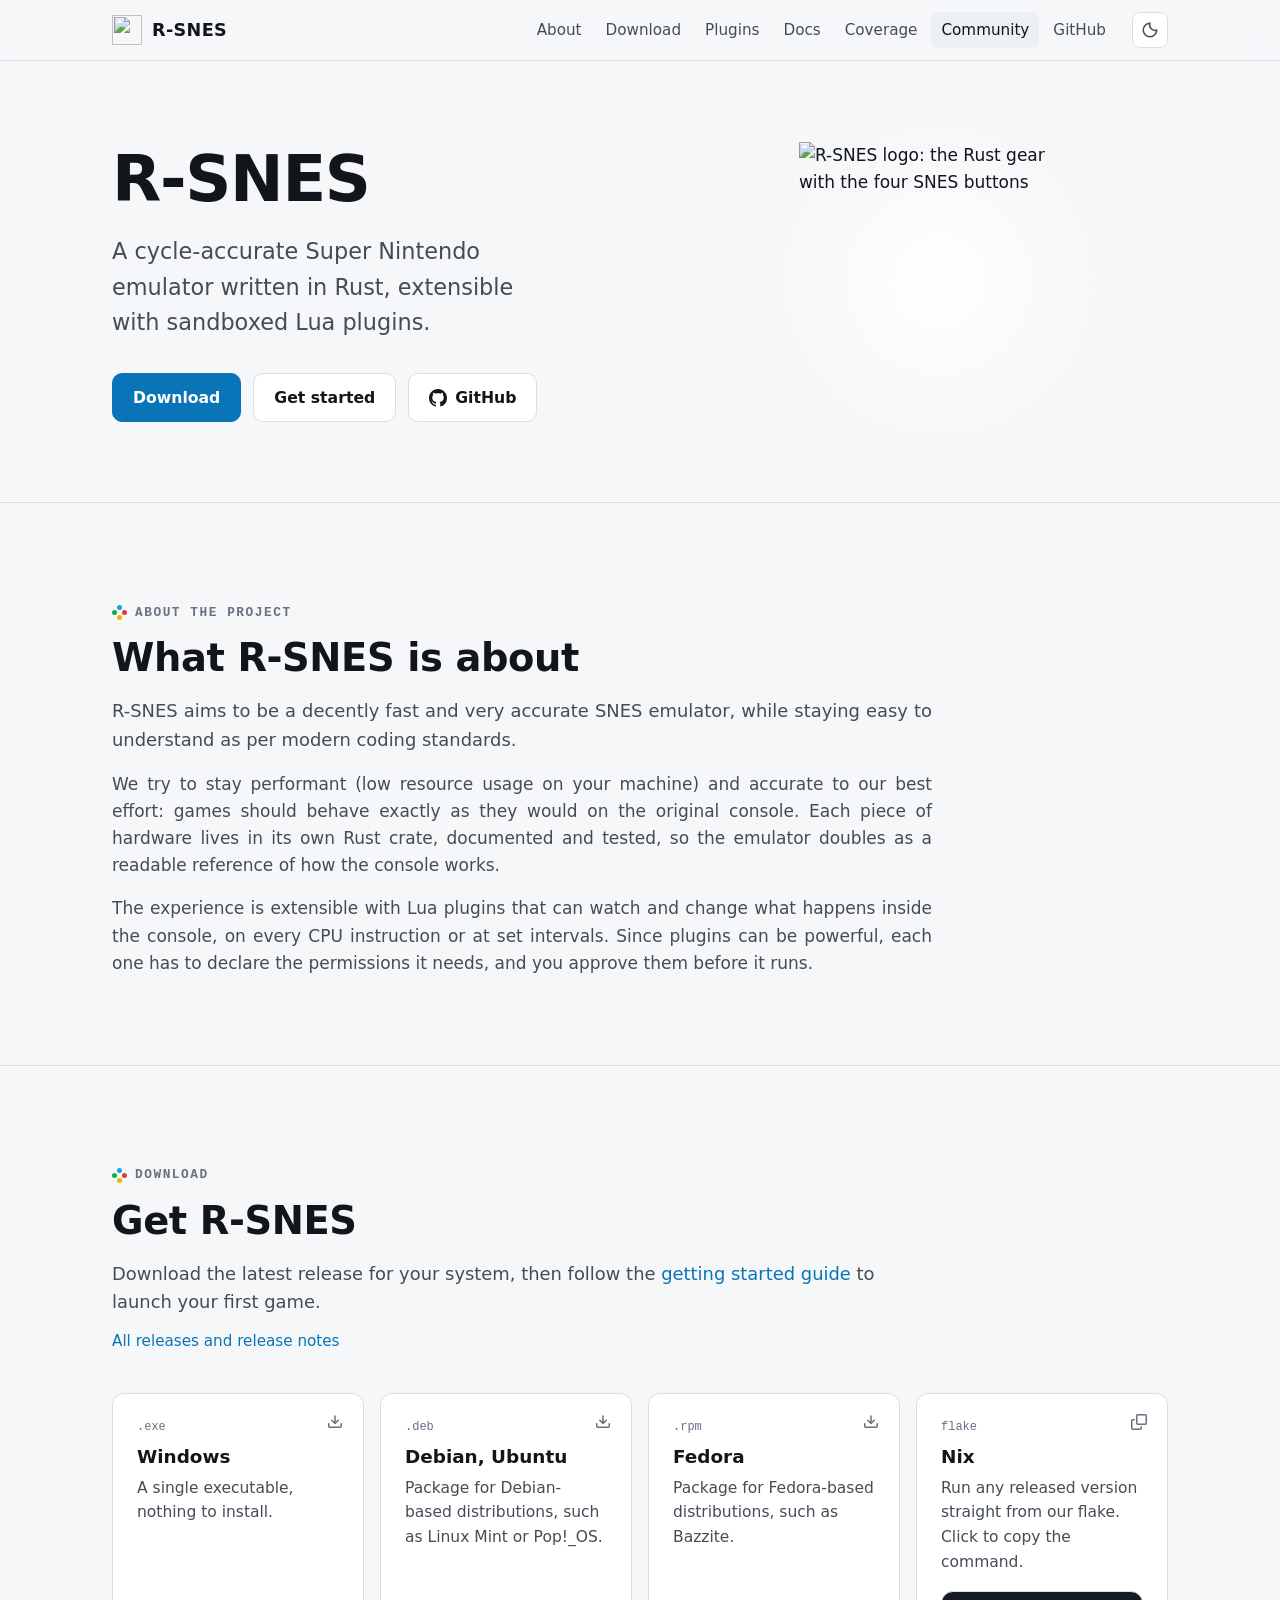
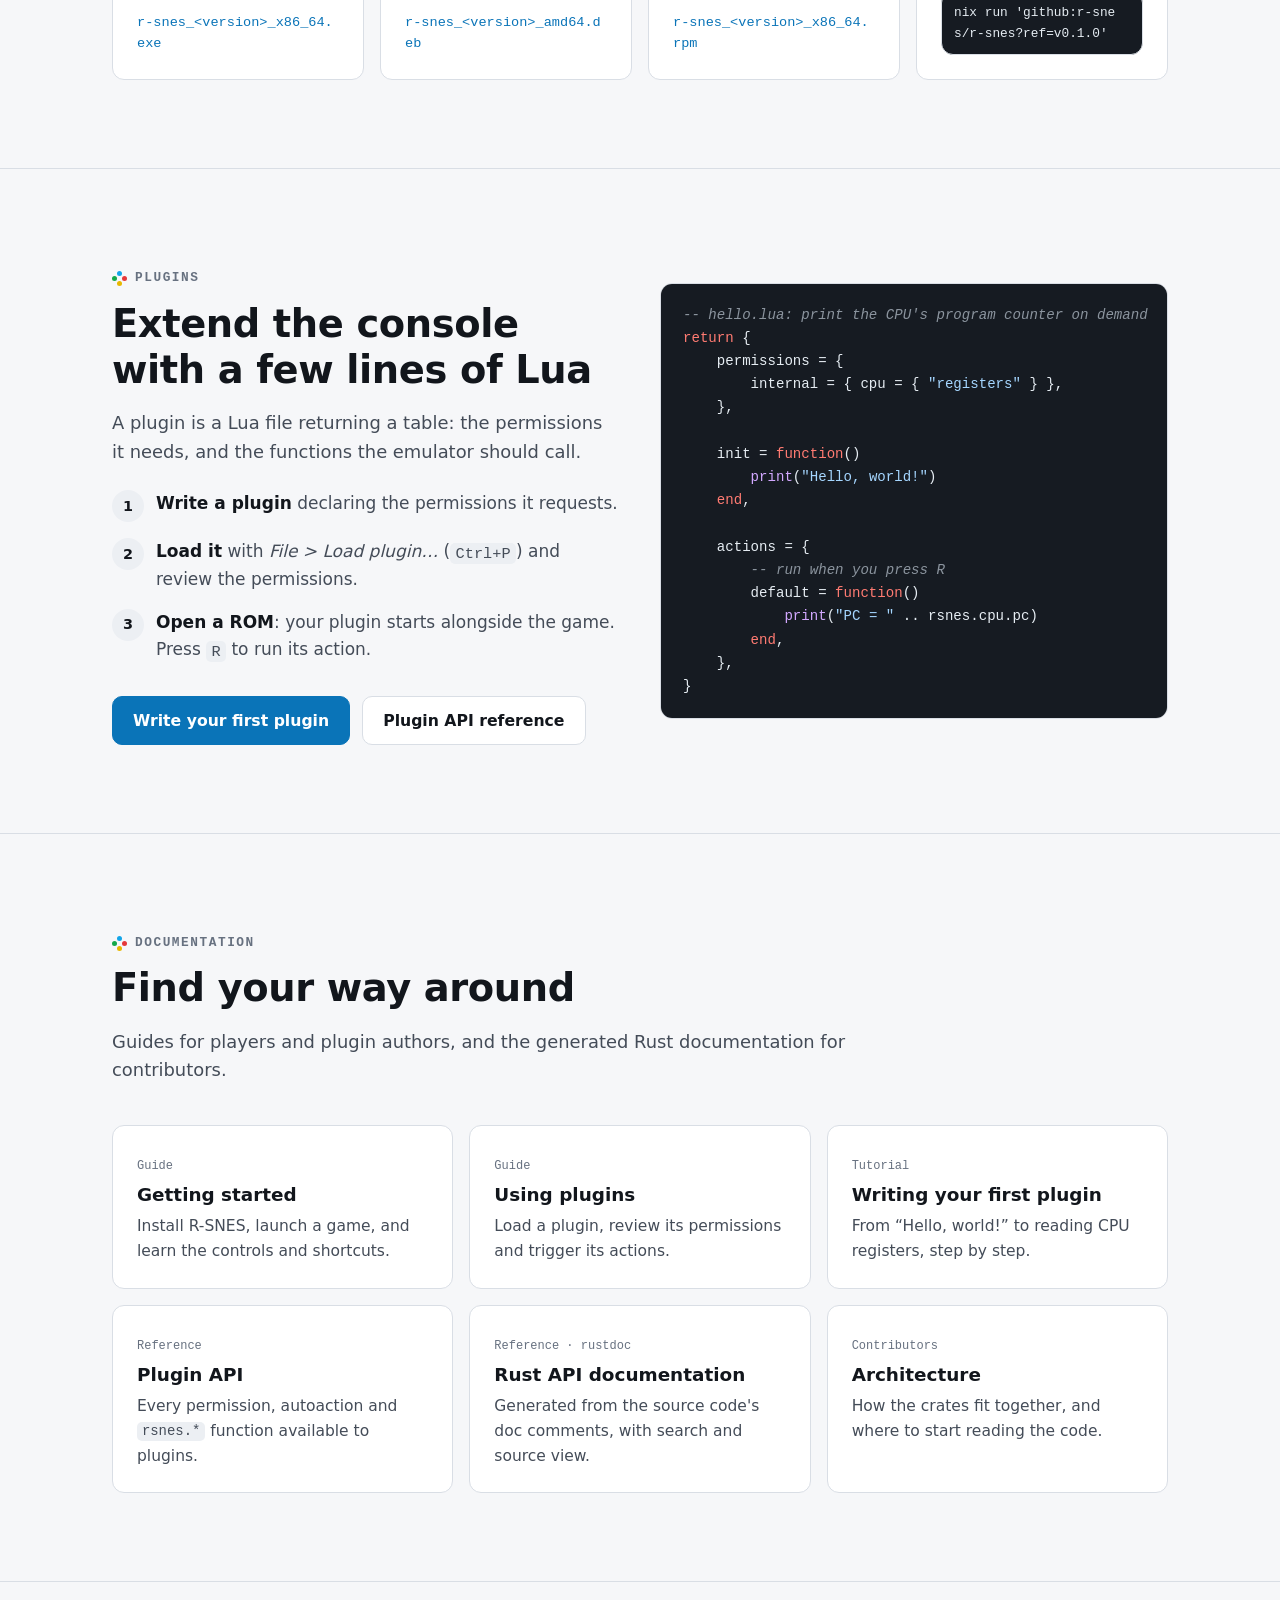
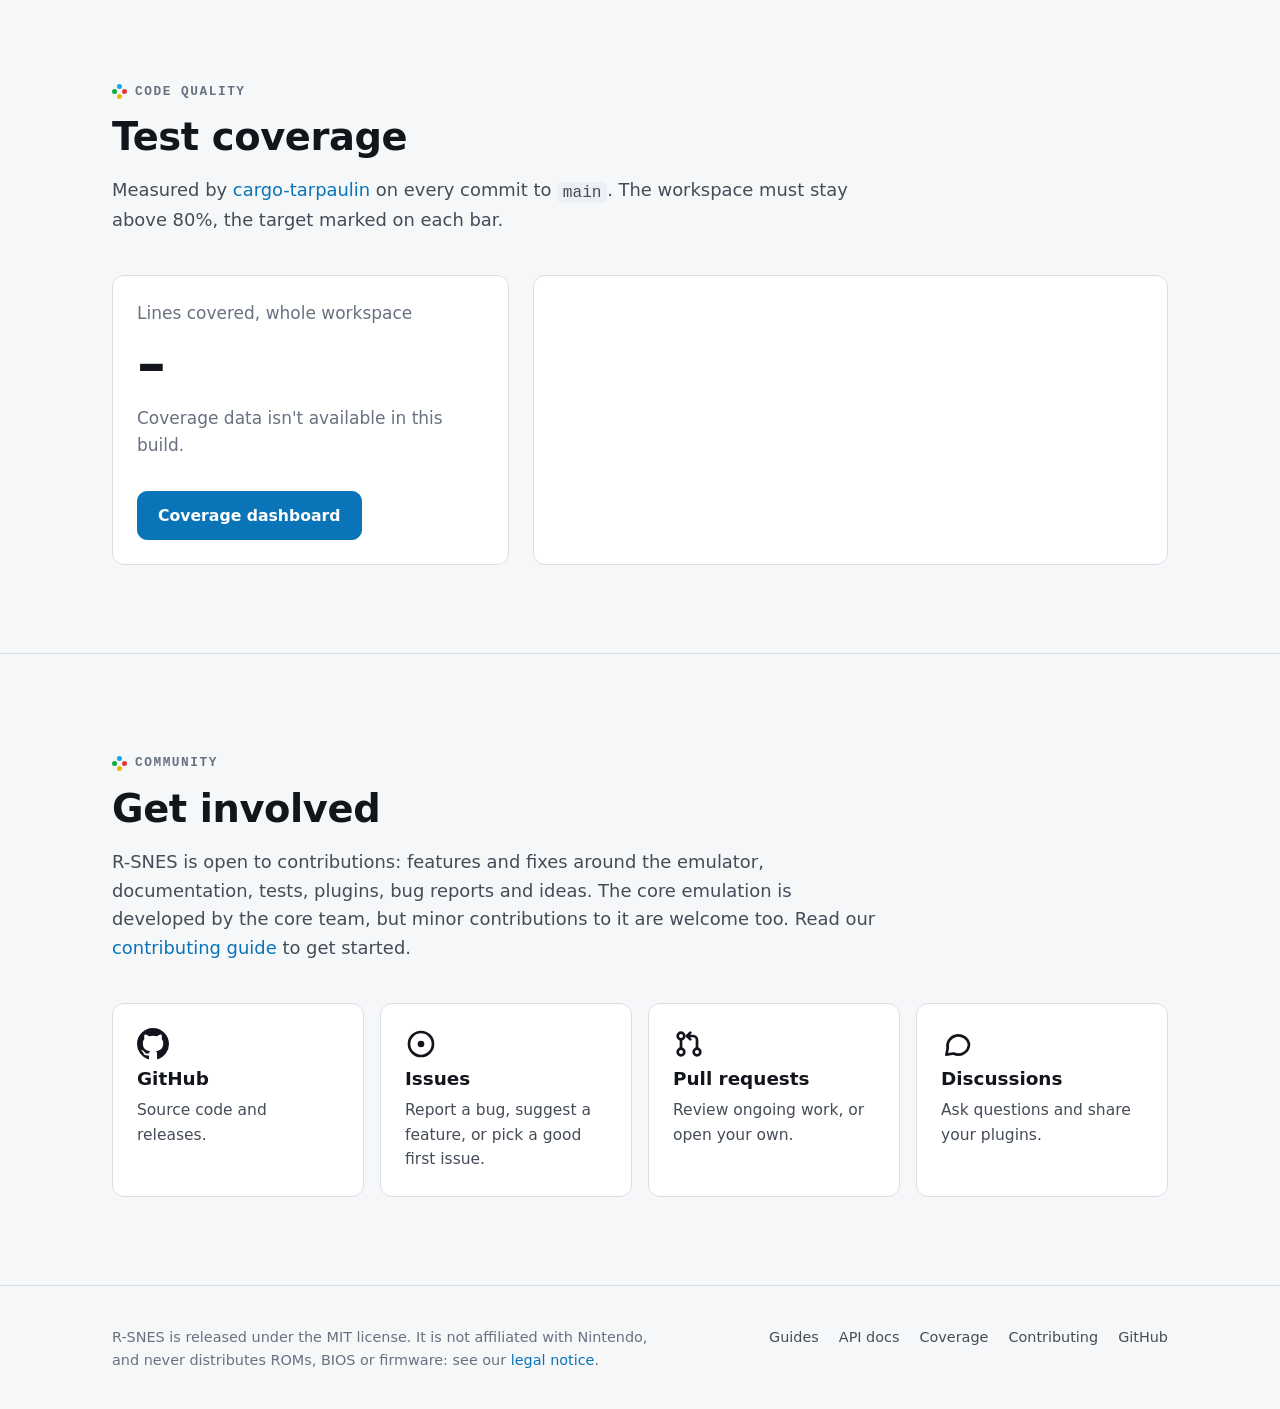
==== commit df088912: ":memo: Switch back to 'as per' in project descritpion" ====
--- a/site/pages/index.html
+++ b/site/pages/index.html
@@ -382,7 +382,7 @@
                     <p class="eyebrow"><span class="dots"><i></i><i></i><i></i><i></i></span>About the project</p>
                     <h2>What R-SNES is about</h2>
                     <p class="lead">R-SNES aims to be a decently fast and very accurate SNES emulator, while staying
-                        easy to understand thanks to modern coding standards.</p>
+                        easy to understand as per modern coding standards.</p>
                     <p>We try to stay performant (low resource usage on your machine) and accurate to our best
                         effort: games should behave exactly as they would on the original console. Each piece of
                         hardware lives in its own Rust crate, documented and tested, so the emulator doubles as a
@@ -402,27 +402,42 @@
                     <h2>Get R-SNES</h2>
                     <p class="lead">Download the latest release for your system, then follow the <a
                             href="book/getting-started.html">getting started guide</a> to launch your first game.</p>
-                    <p class="release-info" id="release-info"><a
-                            href="https://github.com/r-snes/r-snes/releases">All releases and release notes</a></p>
+                    <p class="release-info" id="release-info"><a href="https://github.com/r-snes/r-snes/releases">All
+                            releases and release notes</a></p>
                 </div>
                 <!-- Icons: GitHub Octicons v19.8.0 (copy-16, check-16, download-16), MIT license, https://primer.style/octicons -->
                 <div class="grid downloads">
                     <a class="card" href="https://github.com/r-snes/r-snes/releases/latest" data-asset=".exe">
-                        <span class="card-icon"><svg viewBox="0 0 16 16" fill="currentColor" aria-hidden="true"><path d="M2.75 14A1.75 1.75 0 0 1 1 12.25v-2.5a.75.75 0 0 1 1.5 0v2.5c0 .138.112.25.25.25h10.5a.25.25 0 0 0 .25-.25v-2.5a.75.75 0 0 1 1.5 0v2.5A1.75 1.75 0 0 1 13.25 14Z"/><path d="M7.25 7.689V2a.75.75 0 0 1 1.5 0v5.689l1.97-1.969a.749.749 0 1 1 1.06 1.06l-3.25 3.25a.749.749 0 0 1-1.06 0L4.22 6.78a.749.749 0 1 1 1.06-1.06l1.97 1.969Z"/></svg></span>
+                        <span class="card-icon"><svg viewBox="0 0 16 16" fill="currentColor" aria-hidden="true">
+                                <path
+                                    d="M2.75 14A1.75 1.75 0 0 1 1 12.25v-2.5a.75.75 0 0 1 1.5 0v2.5c0 .138.112.25.25.25h10.5a.25.25 0 0 0 .25-.25v-2.5a.75.75 0 0 1 1.5 0v2.5A1.75 1.75 0 0 1 13.25 14Z" />
+                                <path
+                                    d="M7.25 7.689V2a.75.75 0 0 1 1.5 0v5.689l1.97-1.969a.749.749 0 1 1 1.06 1.06l-3.25 3.25a.749.749 0 0 1-1.06 0L4.22 6.78a.749.749 0 1 1 1.06-1.06l1.97 1.969Z" />
+                            </svg></span>
                         <span class="tag">.exe</span>
                         <h3>Windows</h3>
                         <p>A single executable, nothing to install.</p>
                         <span class="file">r-snes_&lt;version&gt;_x86_64.exe</span>
                     </a>
                     <a class="card" href="https://github.com/r-snes/r-snes/releases/latest" data-asset=".deb">
-                        <span class="card-icon"><svg viewBox="0 0 16 16" fill="currentColor" aria-hidden="true"><path d="M2.75 14A1.75 1.75 0 0 1 1 12.25v-2.5a.75.75 0 0 1 1.5 0v2.5c0 .138.112.25.25.25h10.5a.25.25 0 0 0 .25-.25v-2.5a.75.75 0 0 1 1.5 0v2.5A1.75 1.75 0 0 1 13.25 14Z"/><path d="M7.25 7.689V2a.75.75 0 0 1 1.5 0v5.689l1.97-1.969a.749.749 0 1 1 1.06 1.06l-3.25 3.25a.749.749 0 0 1-1.06 0L4.22 6.78a.749.749 0 1 1 1.06-1.06l1.97 1.969Z"/></svg></span>
+                        <span class="card-icon"><svg viewBox="0 0 16 16" fill="currentColor" aria-hidden="true">
+                                <path
+                                    d="M2.75 14A1.75 1.75 0 0 1 1 12.25v-2.5a.75.75 0 0 1 1.5 0v2.5c0 .138.112.25.25.25h10.5a.25.25 0 0 0 .25-.25v-2.5a.75.75 0 0 1 1.5 0v2.5A1.75 1.75 0 0 1 13.25 14Z" />
+                                <path
+                                    d="M7.25 7.689V2a.75.75 0 0 1 1.5 0v5.689l1.97-1.969a.749.749 0 1 1 1.06 1.06l-3.25 3.25a.749.749 0 0 1-1.06 0L4.22 6.78a.749.749 0 1 1 1.06-1.06l1.97 1.969Z" />
+                            </svg></span>
                         <span class="tag">.deb</span>
                         <h3>Debian, Ubuntu</h3>
                         <p>Package for Debian-based distributions, such as Linux Mint or Pop!_OS.</p>
                         <span class="file">r-snes_&lt;version&gt;_amd64.deb</span>
                     </a>
                     <a class="card" href="https://github.com/r-snes/r-snes/releases/latest" data-asset=".rpm">
-                        <span class="card-icon"><svg viewBox="0 0 16 16" fill="currentColor" aria-hidden="true"><path d="M2.75 14A1.75 1.75 0 0 1 1 12.25v-2.5a.75.75 0 0 1 1.5 0v2.5c0 .138.112.25.25.25h10.5a.25.25 0 0 0 .25-.25v-2.5a.75.75 0 0 1 1.5 0v2.5A1.75 1.75 0 0 1 13.25 14Z"/><path d="M7.25 7.689V2a.75.75 0 0 1 1.5 0v5.689l1.97-1.969a.749.749 0 1 1 1.06 1.06l-3.25 3.25a.749.749 0 0 1-1.06 0L4.22 6.78a.749.749 0 1 1 1.06-1.06l1.97 1.969Z"/></svg></span>
+                        <span class="card-icon"><svg viewBox="0 0 16 16" fill="currentColor" aria-hidden="true">
+                                <path
+                                    d="M2.75 14A1.75 1.75 0 0 1 1 12.25v-2.5a.75.75 0 0 1 1.5 0v2.5c0 .138.112.25.25.25h10.5a.25.25 0 0 0 .25-.25v-2.5a.75.75 0 0 1 1.5 0v2.5A1.75 1.75 0 0 1 13.25 14Z" />
+                                <path
+                                    d="M7.25 7.689V2a.75.75 0 0 1 1.5 0v5.689l1.97-1.969a.749.749 0 1 1 1.06 1.06l-3.25 3.25a.749.749 0 0 1-1.06 0L4.22 6.78a.749.749 0 1 1 1.06-1.06l1.97 1.969Z" />
+                            </svg></span>
                         <span class="tag">.rpm</span>
                         <h3>Fedora</h3>
                         <p>Package for Fedora-based distributions, such as Bazzite.</p>
@@ -432,8 +447,16 @@
                         aria-label="Copy the Nix command">
                         <span class="card-icon">
                             <span class="copied-label" aria-live="polite">Copied</span>
-                            <svg class="icon-copy" viewBox="0 0 16 16" fill="currentColor" aria-hidden="true"><path d="M0 6.75C0 5.784.784 5 1.75 5h1.5a.75.75 0 0 1 0 1.5h-1.5a.25.25 0 0 0-.25.25v7.5c0 .138.112.25.25.25h7.5a.25.25 0 0 0 .25-.25v-1.5a.75.75 0 0 1 1.5 0v1.5A1.75 1.75 0 0 1 9.25 16h-7.5A1.75 1.75 0 0 1 0 14.25Z"/><path d="M5 1.75C5 .784 5.784 0 6.75 0h7.5C15.216 0 16 .784 16 1.75v7.5A1.75 1.75 0 0 1 14.25 11h-7.5A1.75 1.75 0 0 1 5 9.25Zm1.75-.25a.25.25 0 0 0-.25.25v7.5c0 .138.112.25.25.25h7.5a.25.25 0 0 0 .25-.25v-7.5a.25.25 0 0 0-.25-.25Z"/></svg>
-                            <svg class="icon-check" viewBox="0 0 16 16" fill="currentColor" aria-hidden="true"><path d="M13.78 4.22a.75.75 0 0 1 0 1.06l-7.25 7.25a.75.75 0 0 1-1.06 0L2.22 9.28a.751.751 0 0 1 .018-1.042.751.751 0 0 1 1.042-.018L6 10.94l6.72-6.72a.75.75 0 0 1 1.06 0Z"/></svg>
+                            <svg class="icon-copy" viewBox="0 0 16 16" fill="currentColor" aria-hidden="true">
+                                <path
+                                    d="M0 6.75C0 5.784.784 5 1.75 5h1.5a.75.75 0 0 1 0 1.5h-1.5a.25.25 0 0 0-.25.25v7.5c0 .138.112.25.25.25h7.5a.25.25 0 0 0 .25-.25v-1.5a.75.75 0 0 1 1.5 0v1.5A1.75 1.75 0 0 1 9.25 16h-7.5A1.75 1.75 0 0 1 0 14.25Z" />
+                                <path
+                                    d="M5 1.75C5 .784 5.784 0 6.75 0h7.5C15.216 0 16 .784 16 1.75v7.5A1.75 1.75 0 0 1 14.25 11h-7.5A1.75 1.75 0 0 1 5 9.25Zm1.75-.25a.25.25 0 0 0-.25.25v7.5c0 .138.112.25.25.25h7.5a.25.25 0 0 0 .25-.25v-7.5a.25.25 0 0 0-.25-.25Z" />
+                            </svg>
+                            <svg class="icon-check" viewBox="0 0 16 16" fill="currentColor" aria-hidden="true">
+                                <path
+                                    d="M13.78 4.22a.75.75 0 0 1 0 1.06l-7.25 7.25a.75.75 0 0 1-1.06 0L2.22 9.28a.751.751 0 0 1 .018-1.042.751.751 0 0 1 1.042-.018L6 10.94l6.72-6.72a.75.75 0 0 1 1.06 0Z" />
+                            </svg>
                         </span>
                         <span class="tag">flake</span>
                         <h3>Nix</h3>
